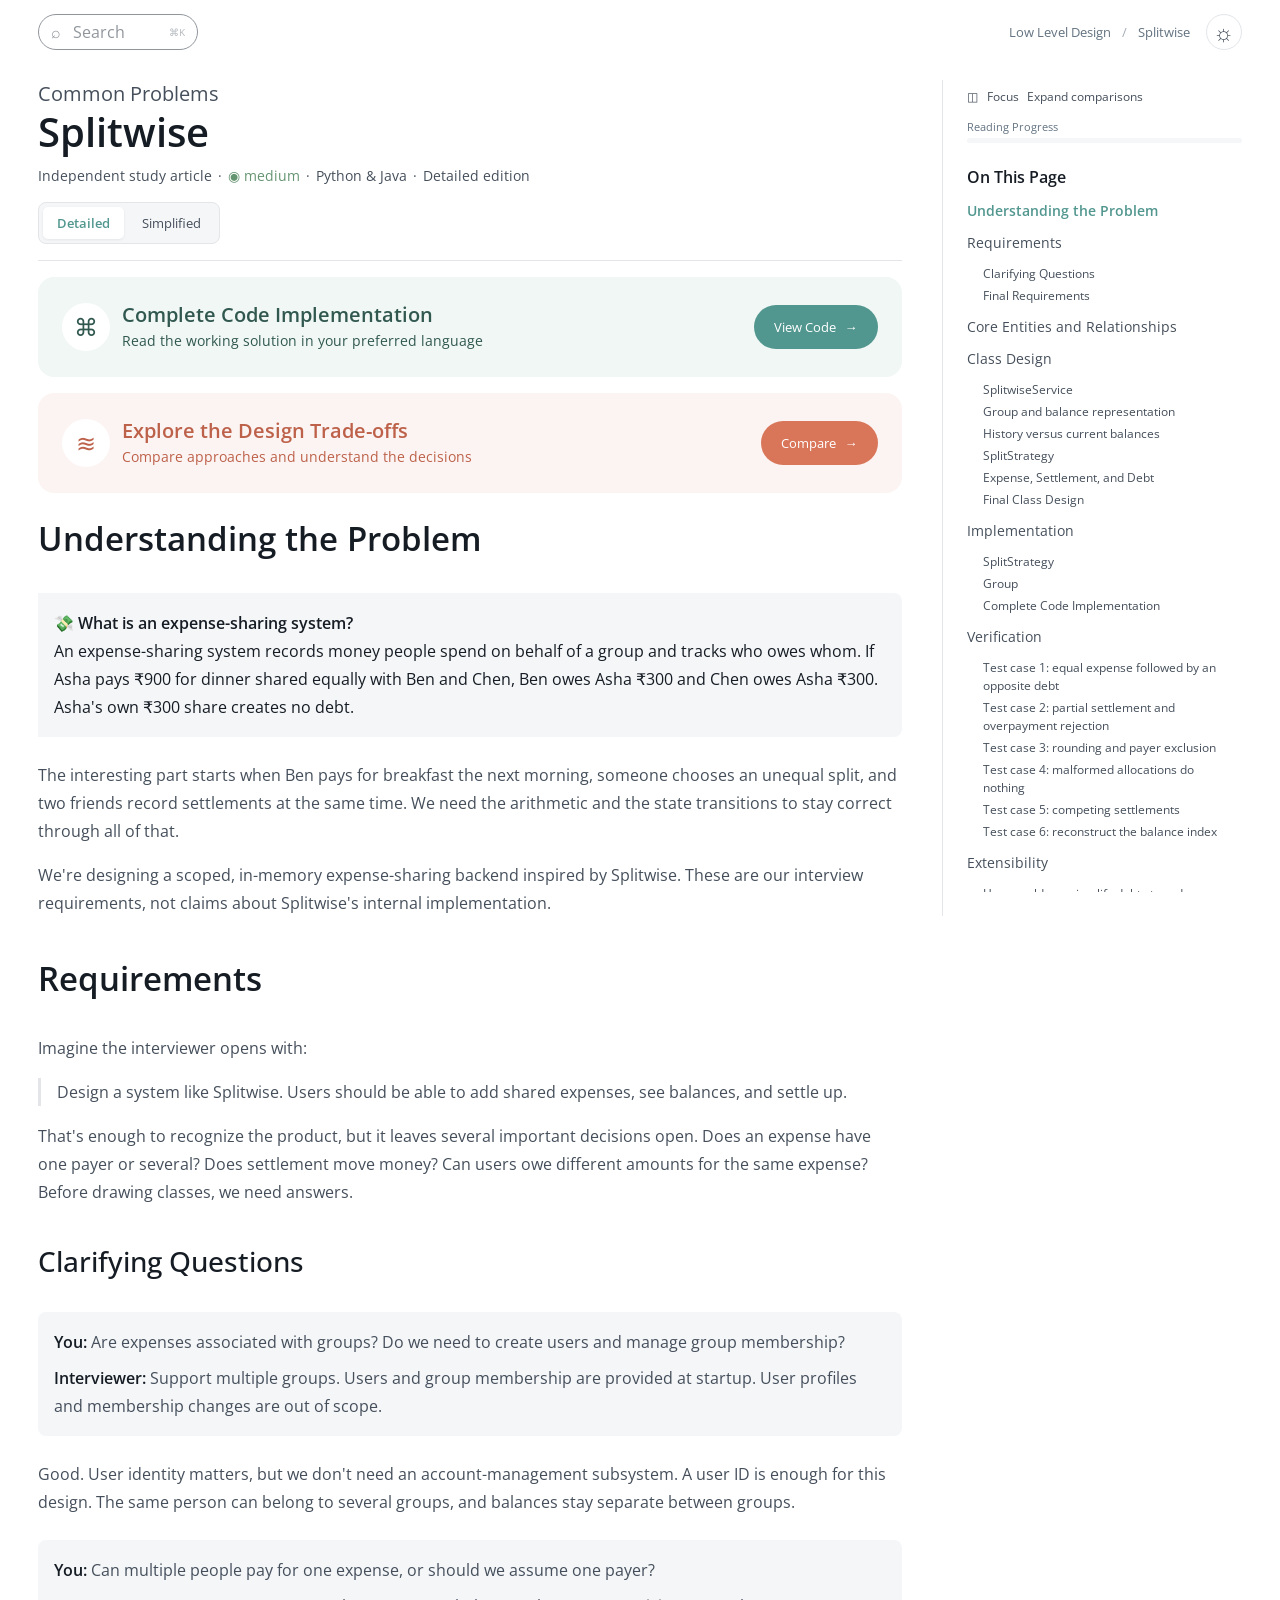
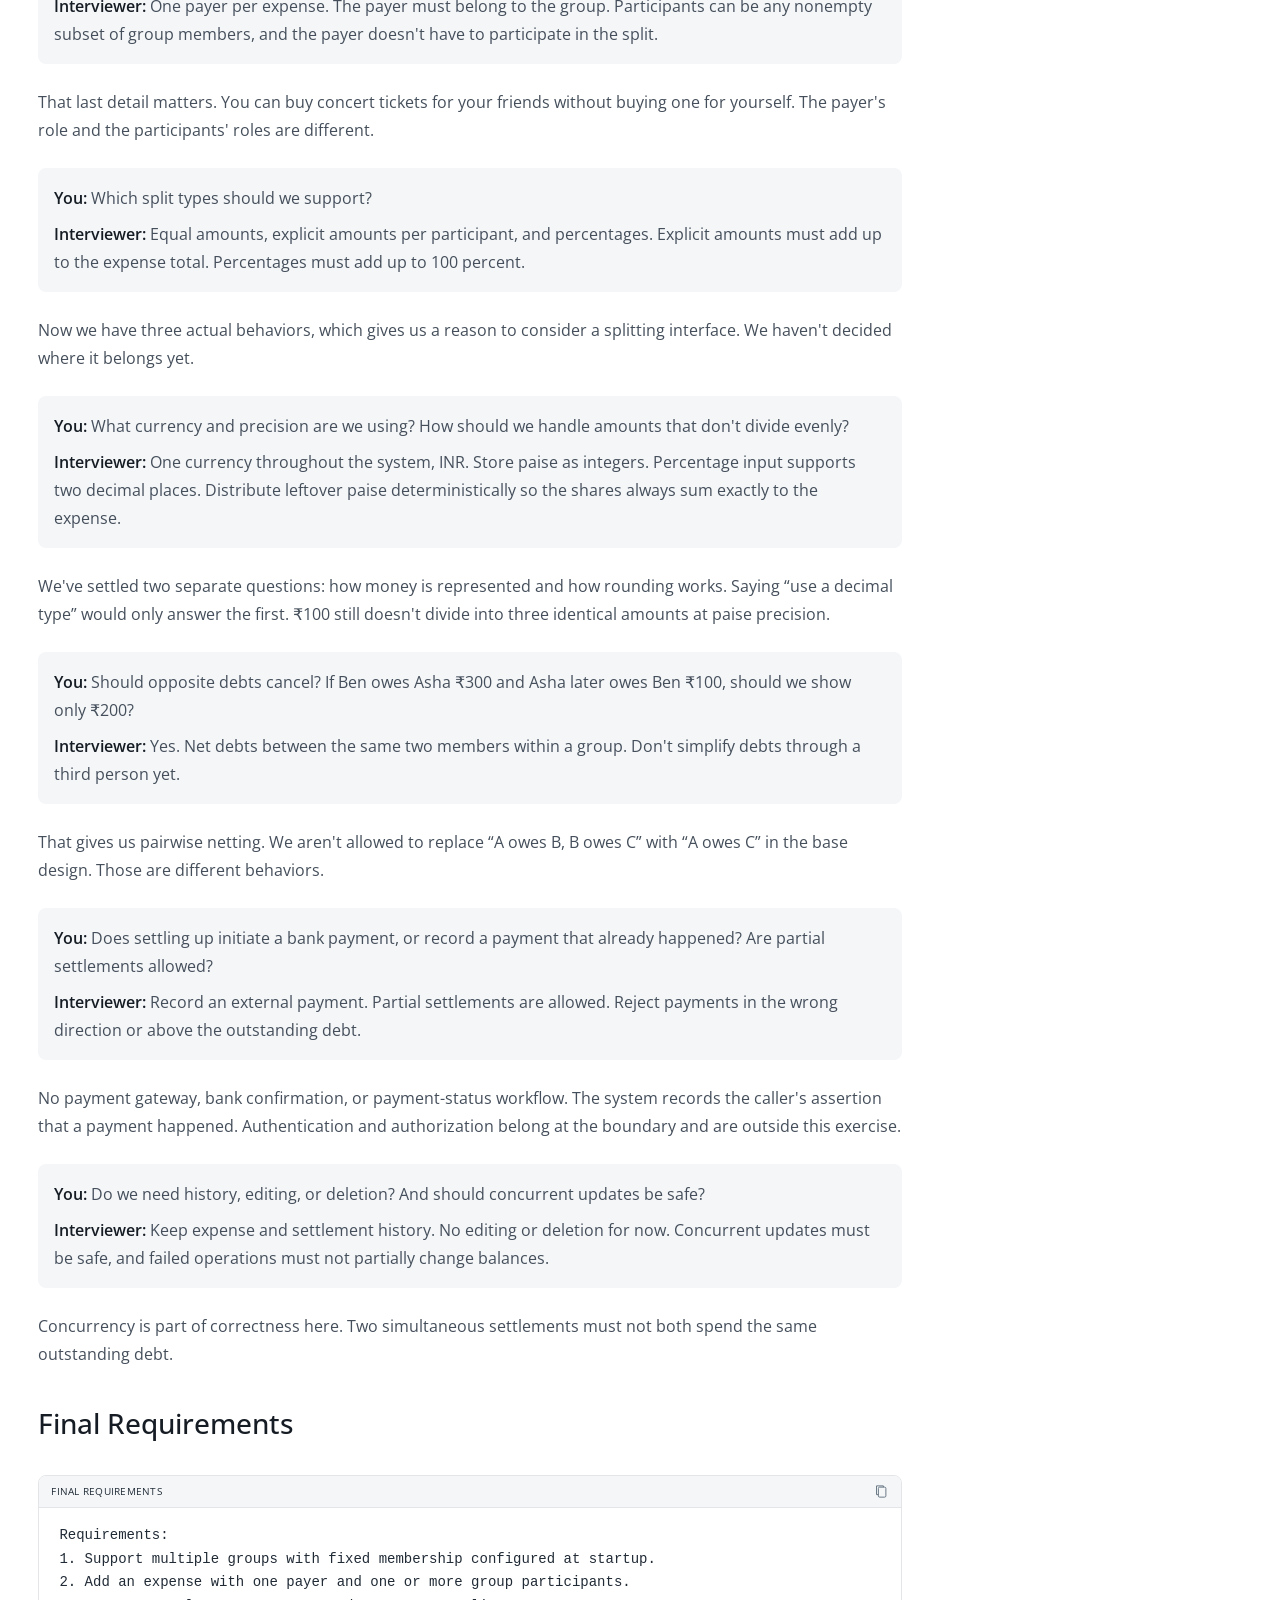
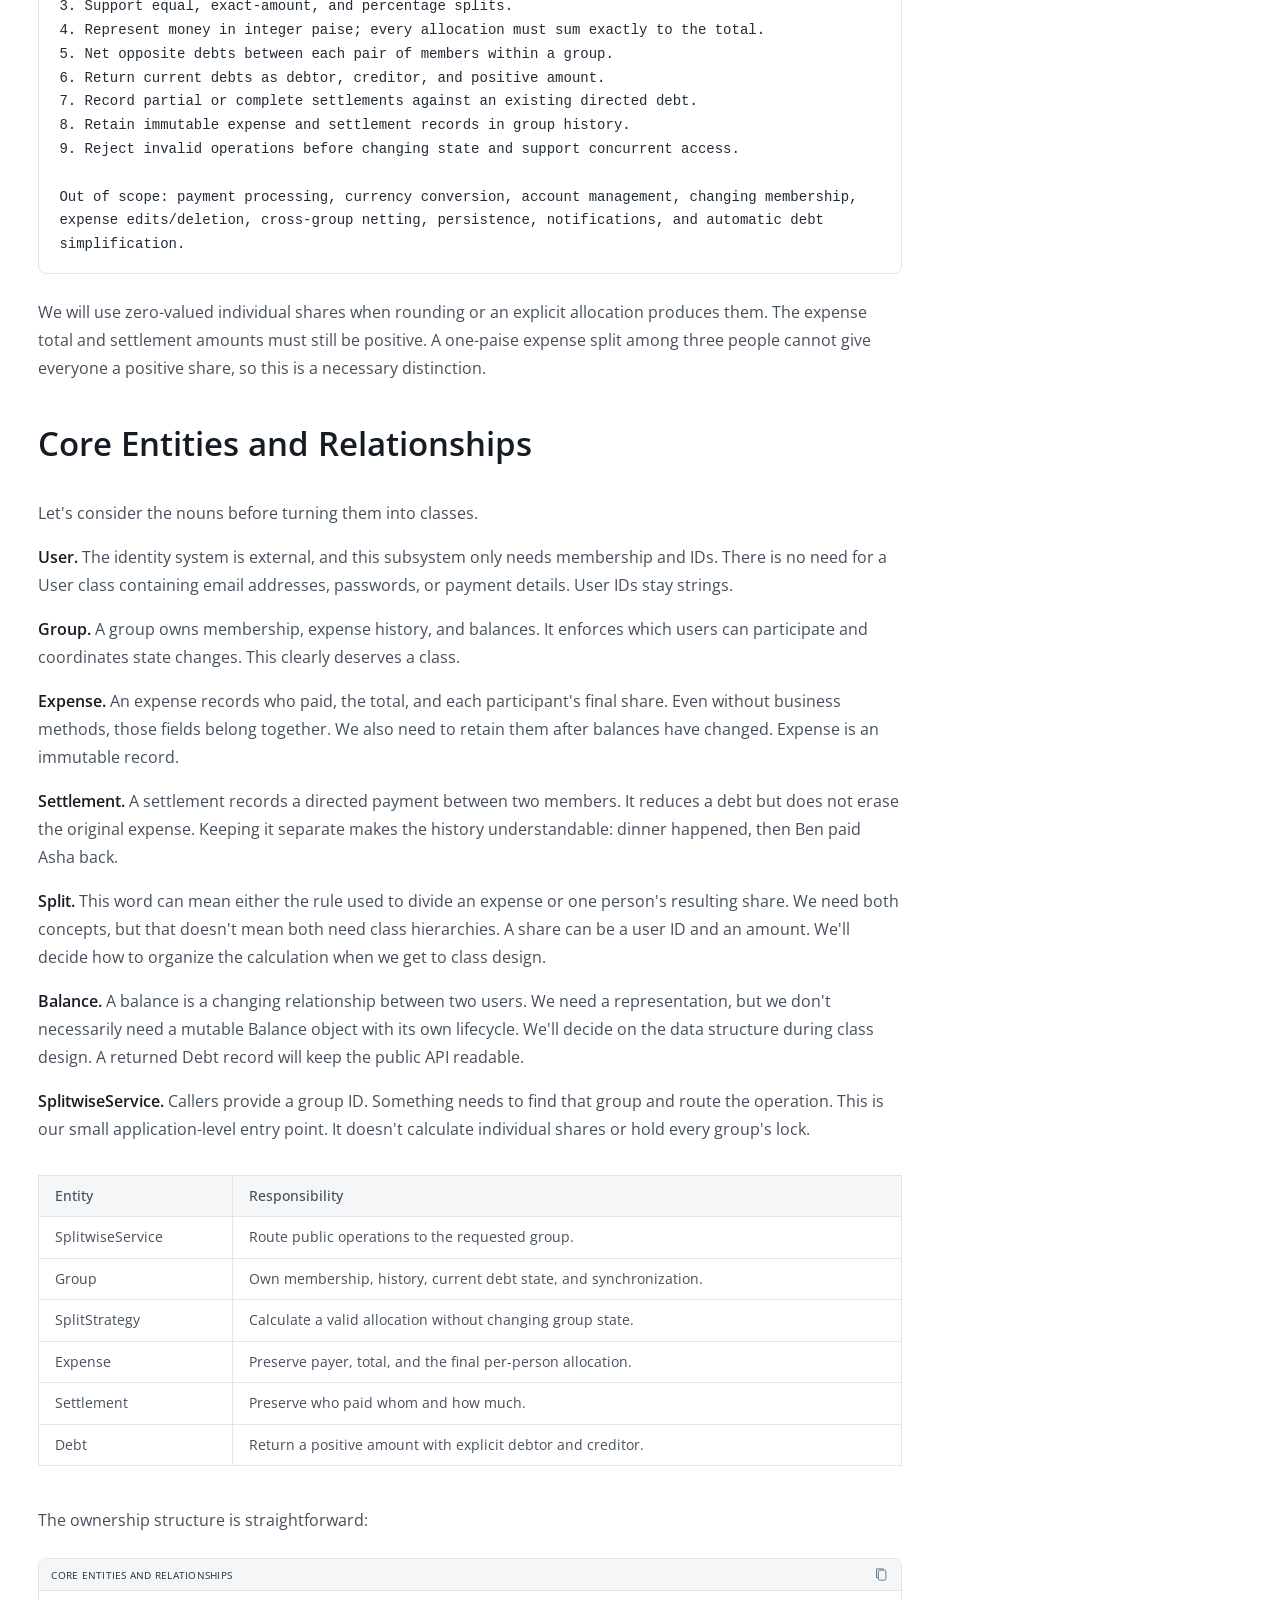
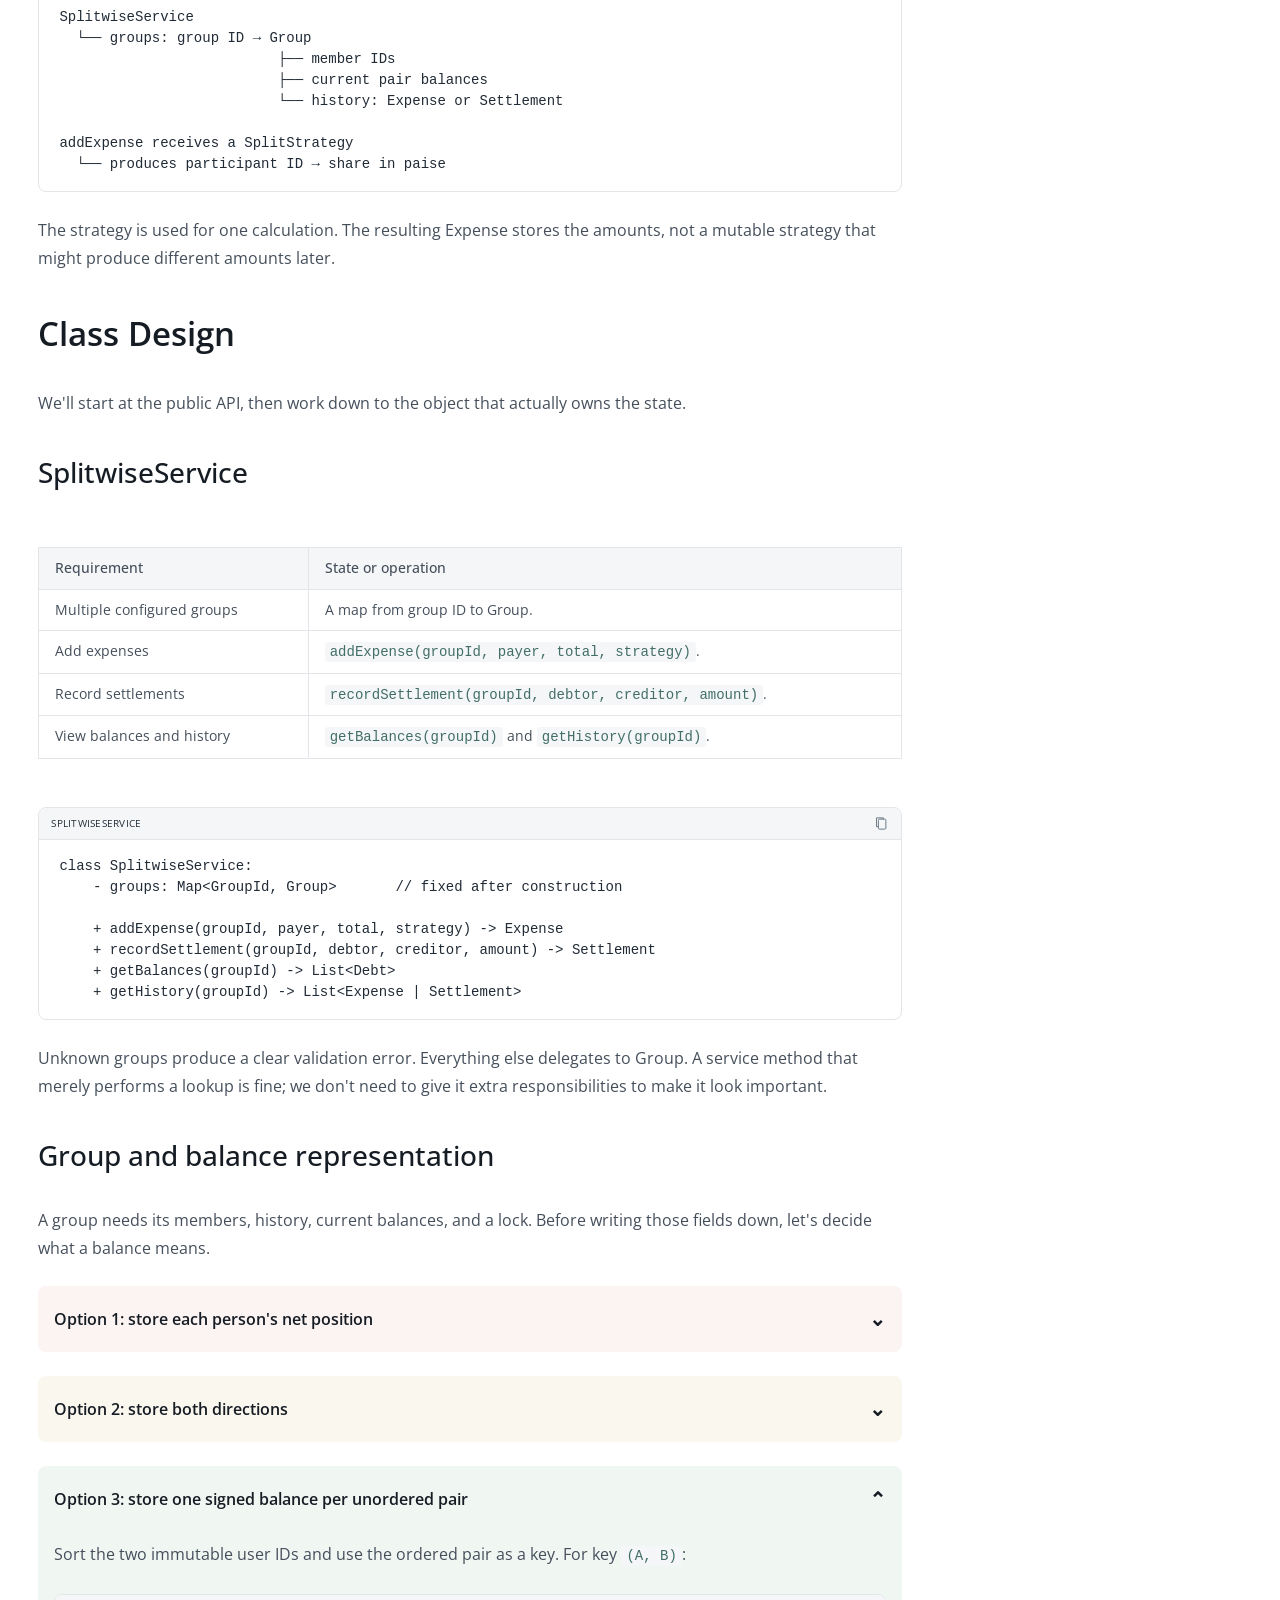
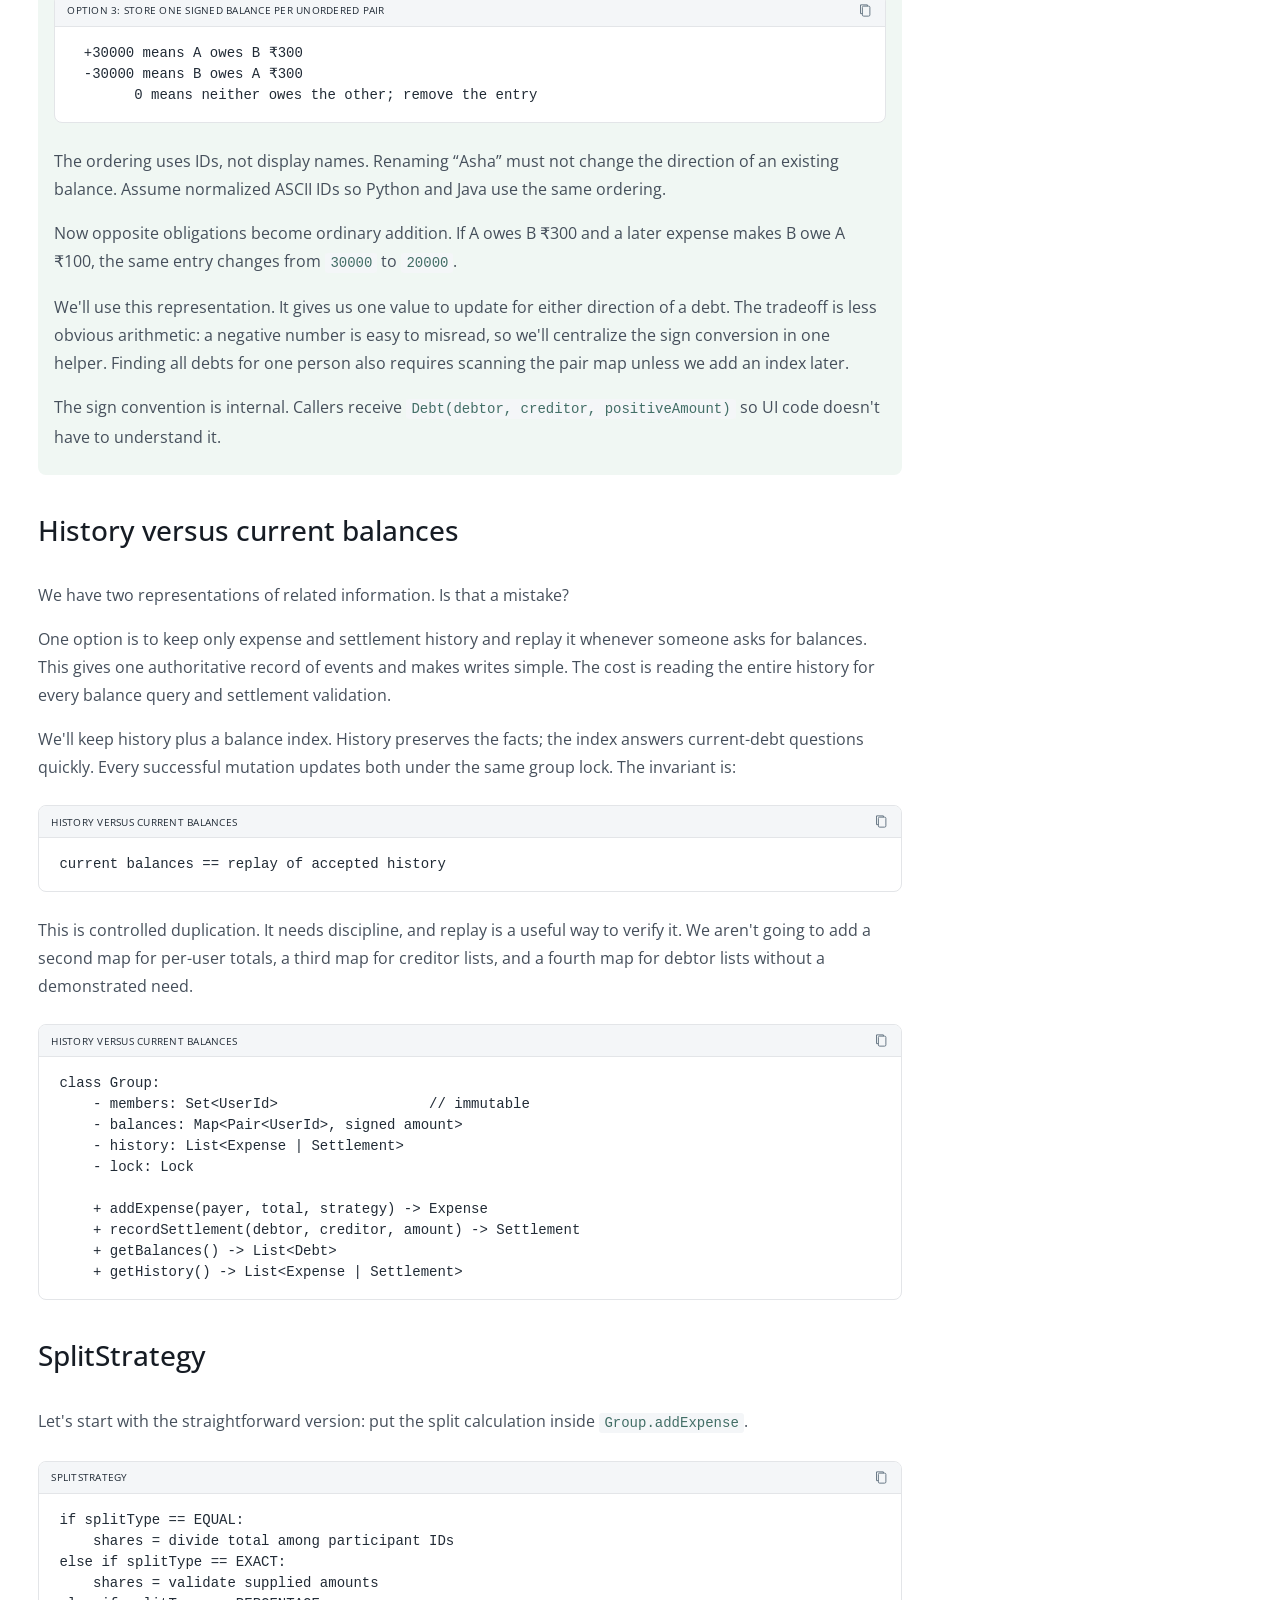
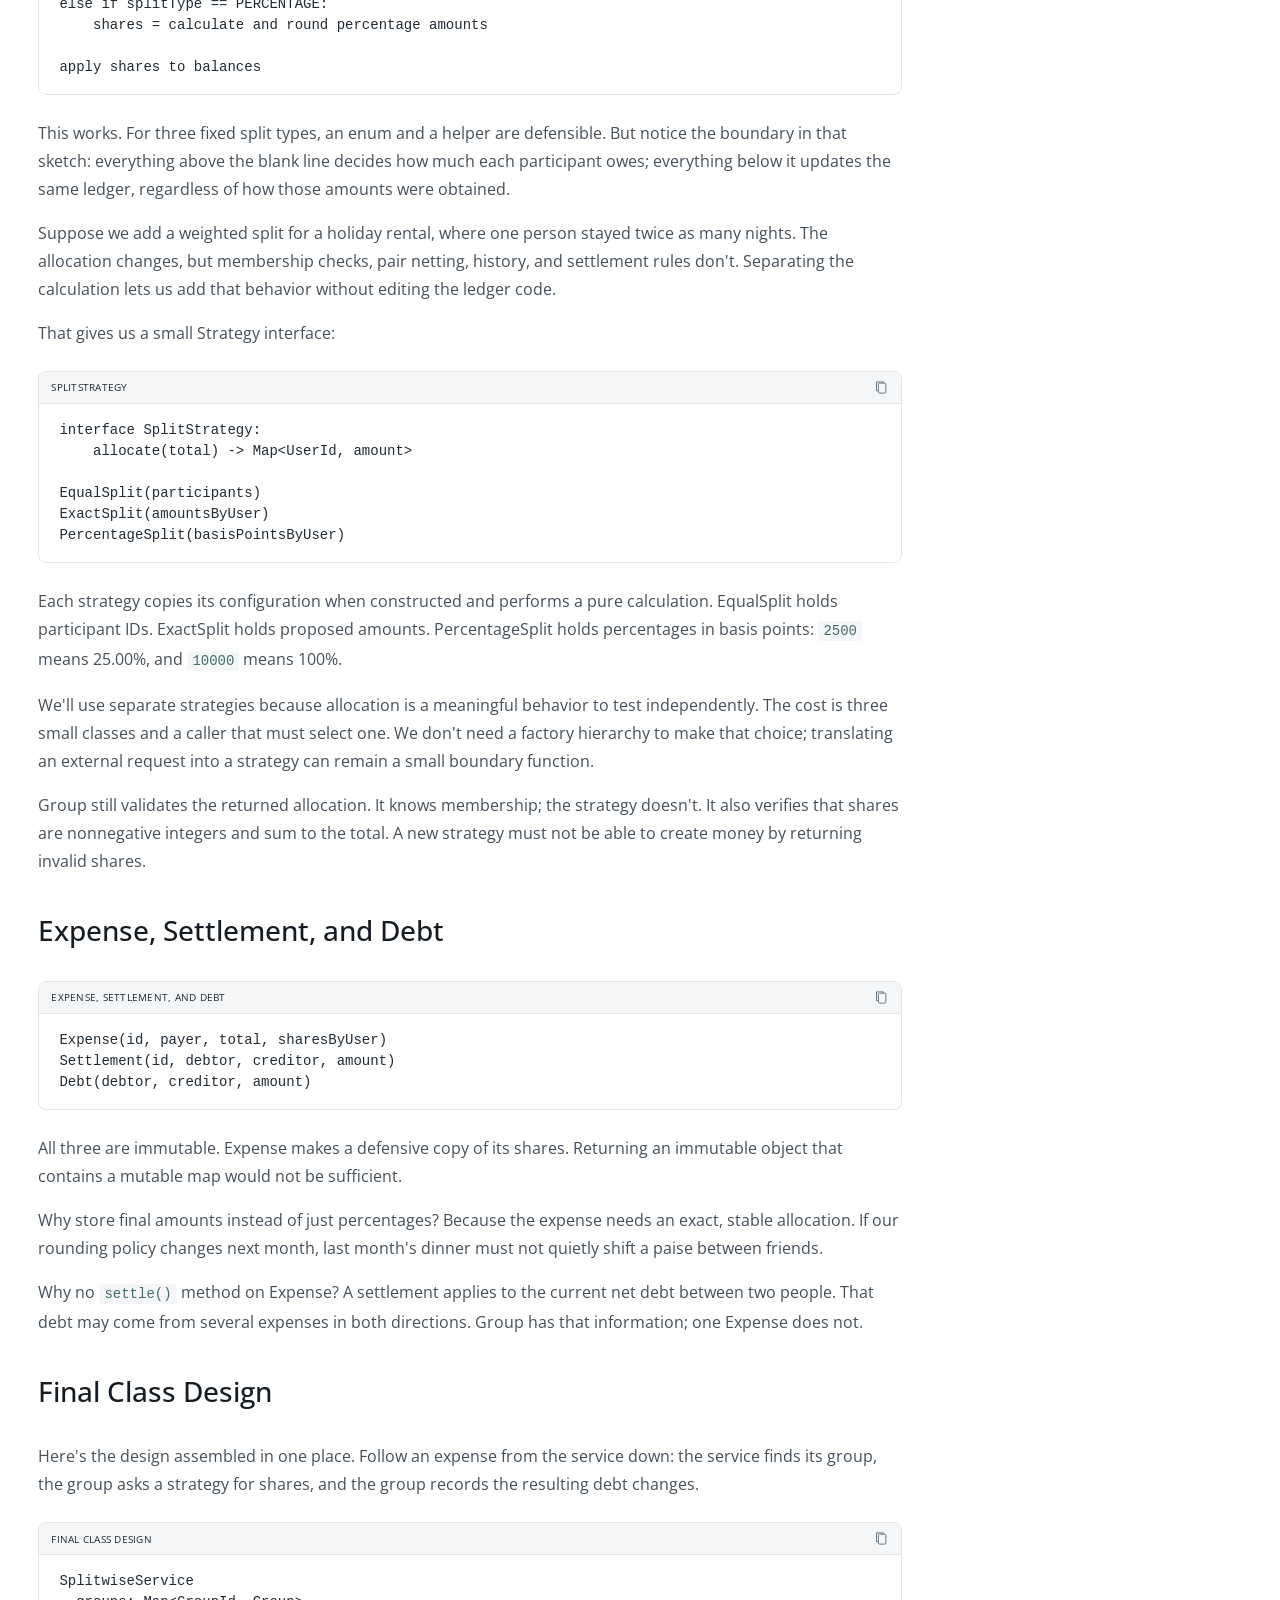
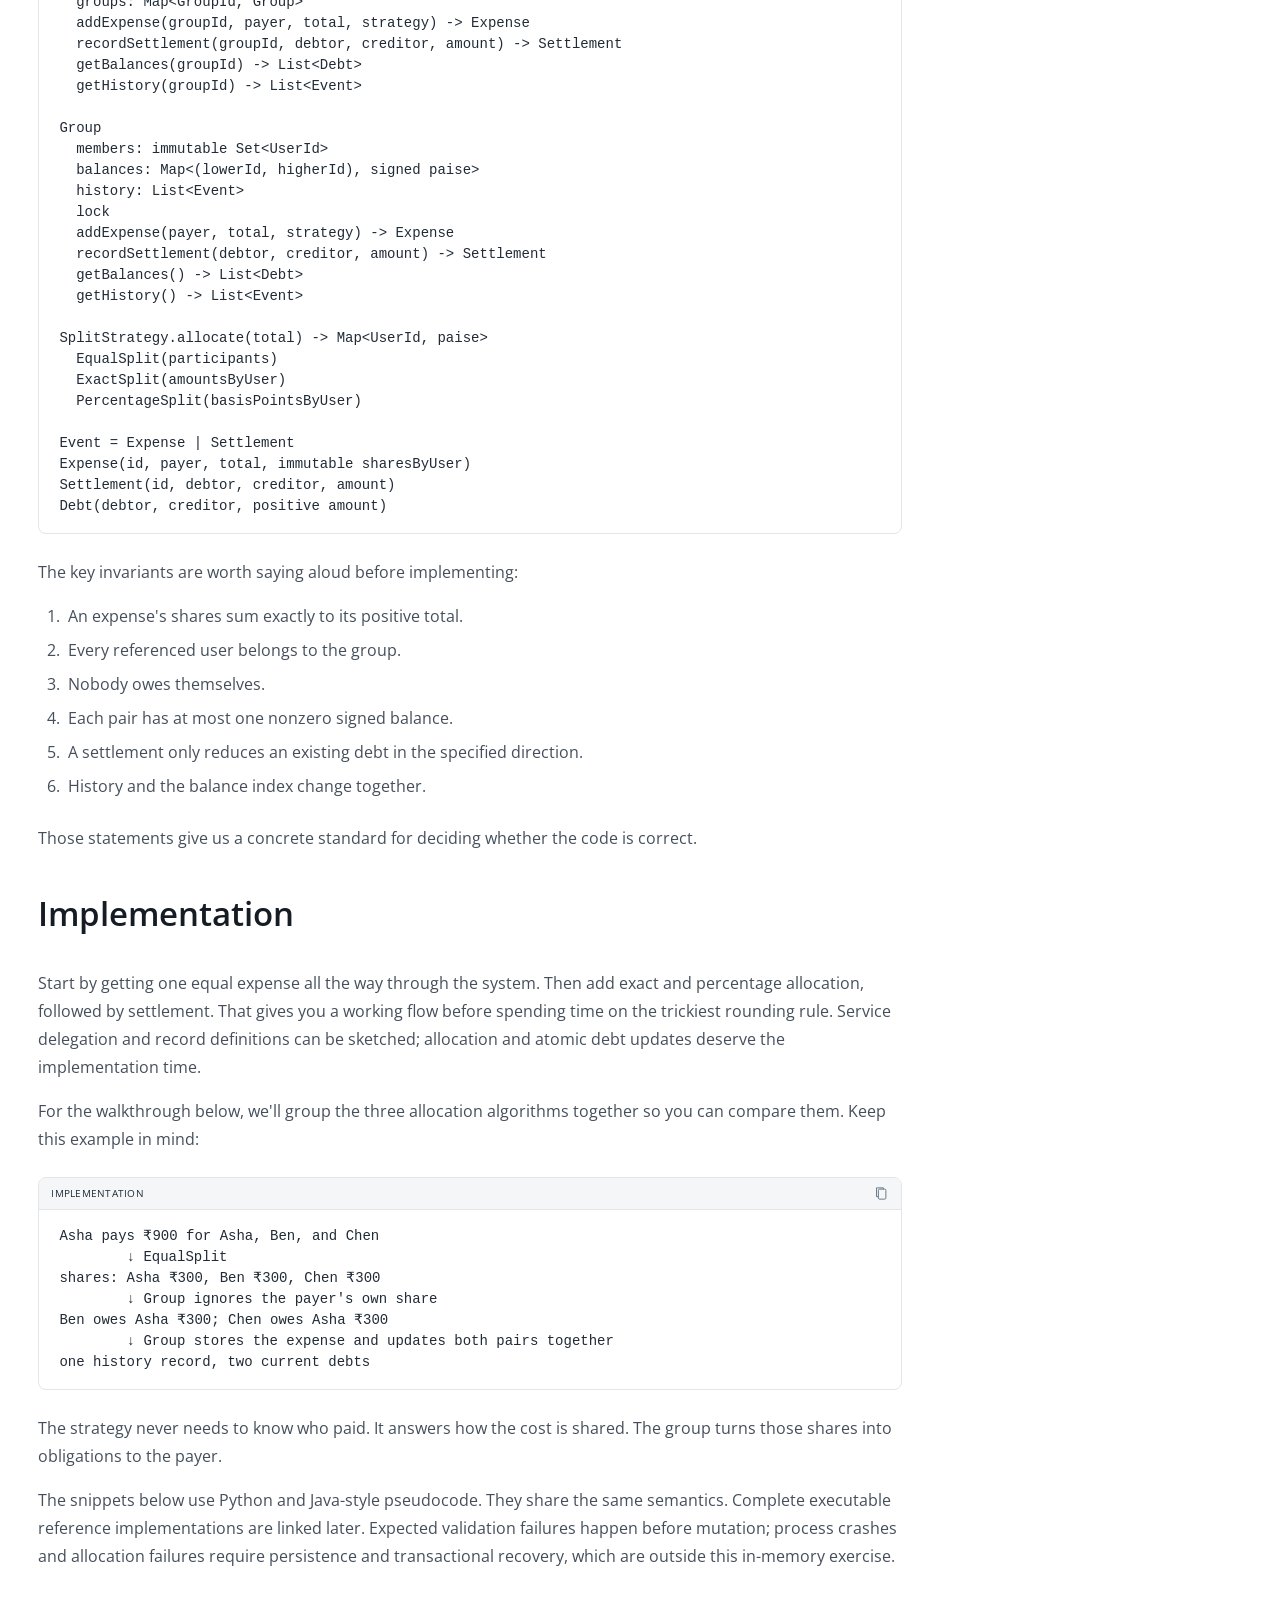
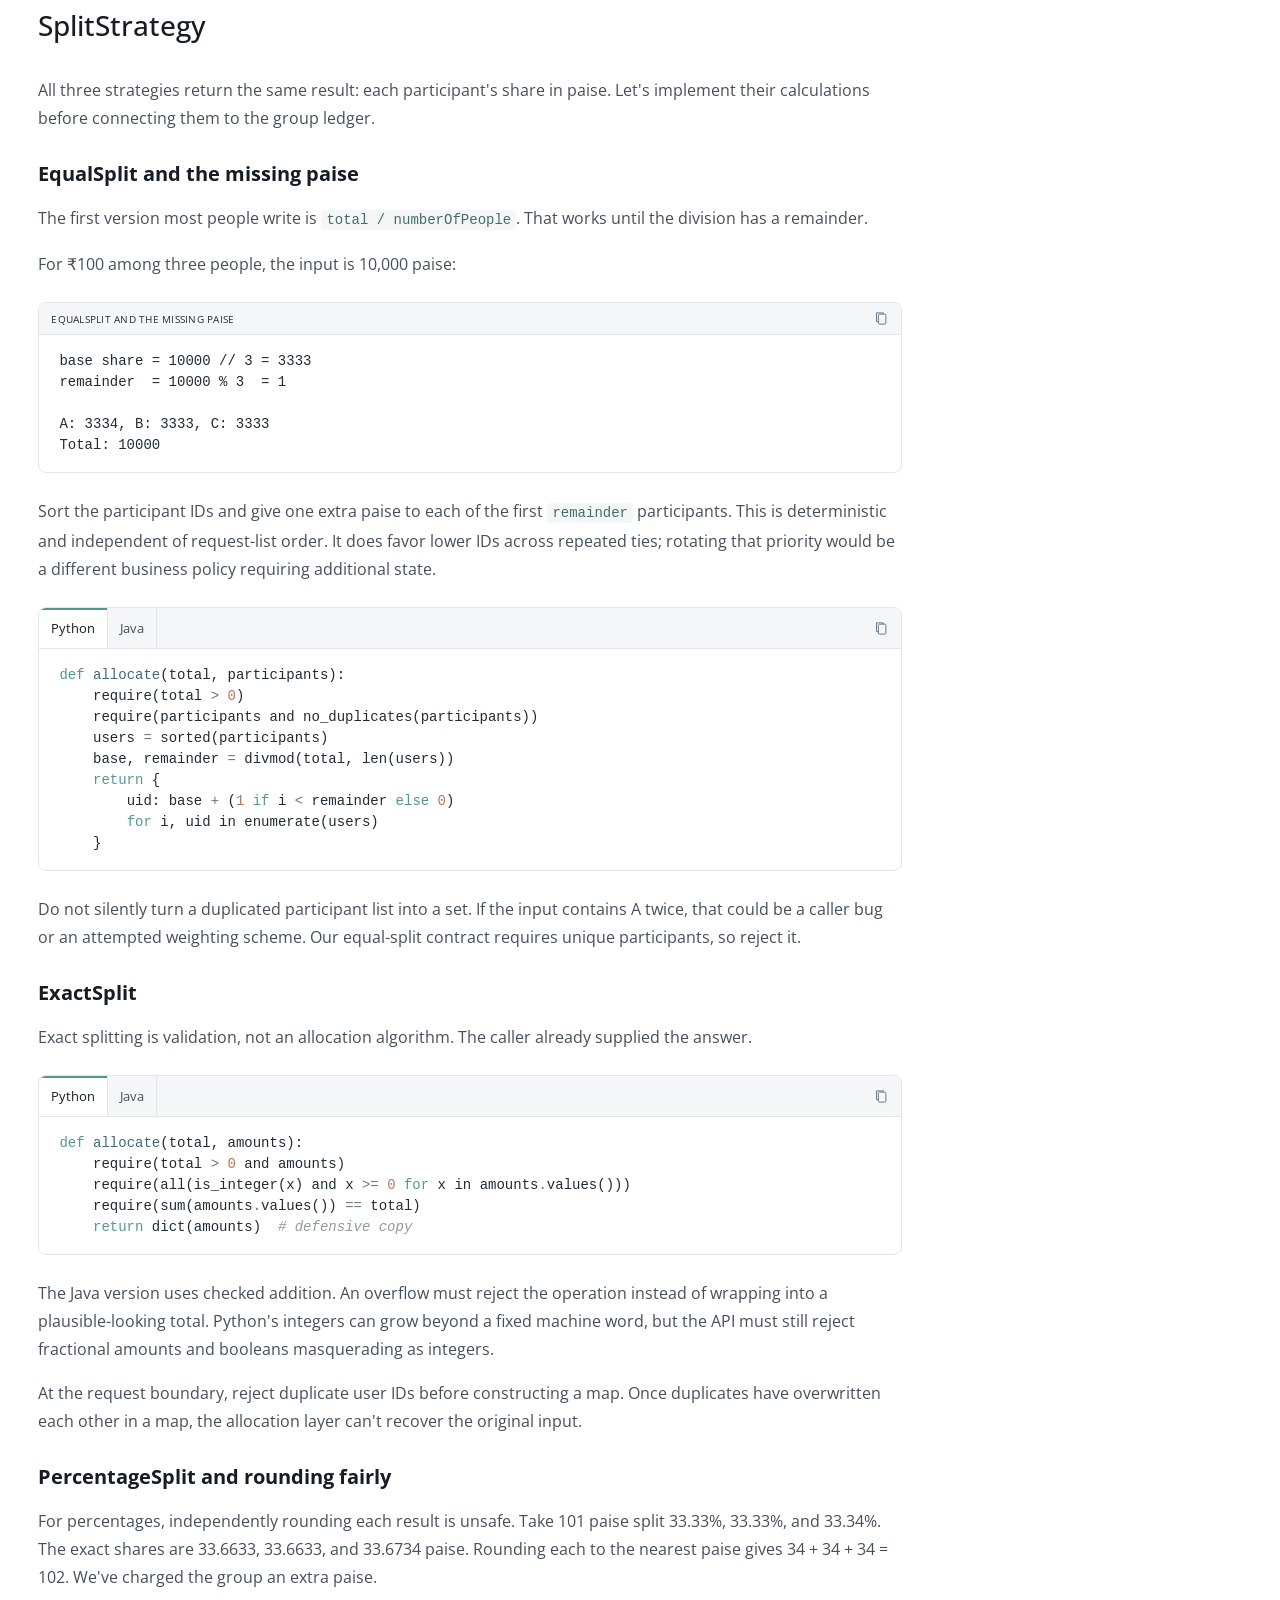
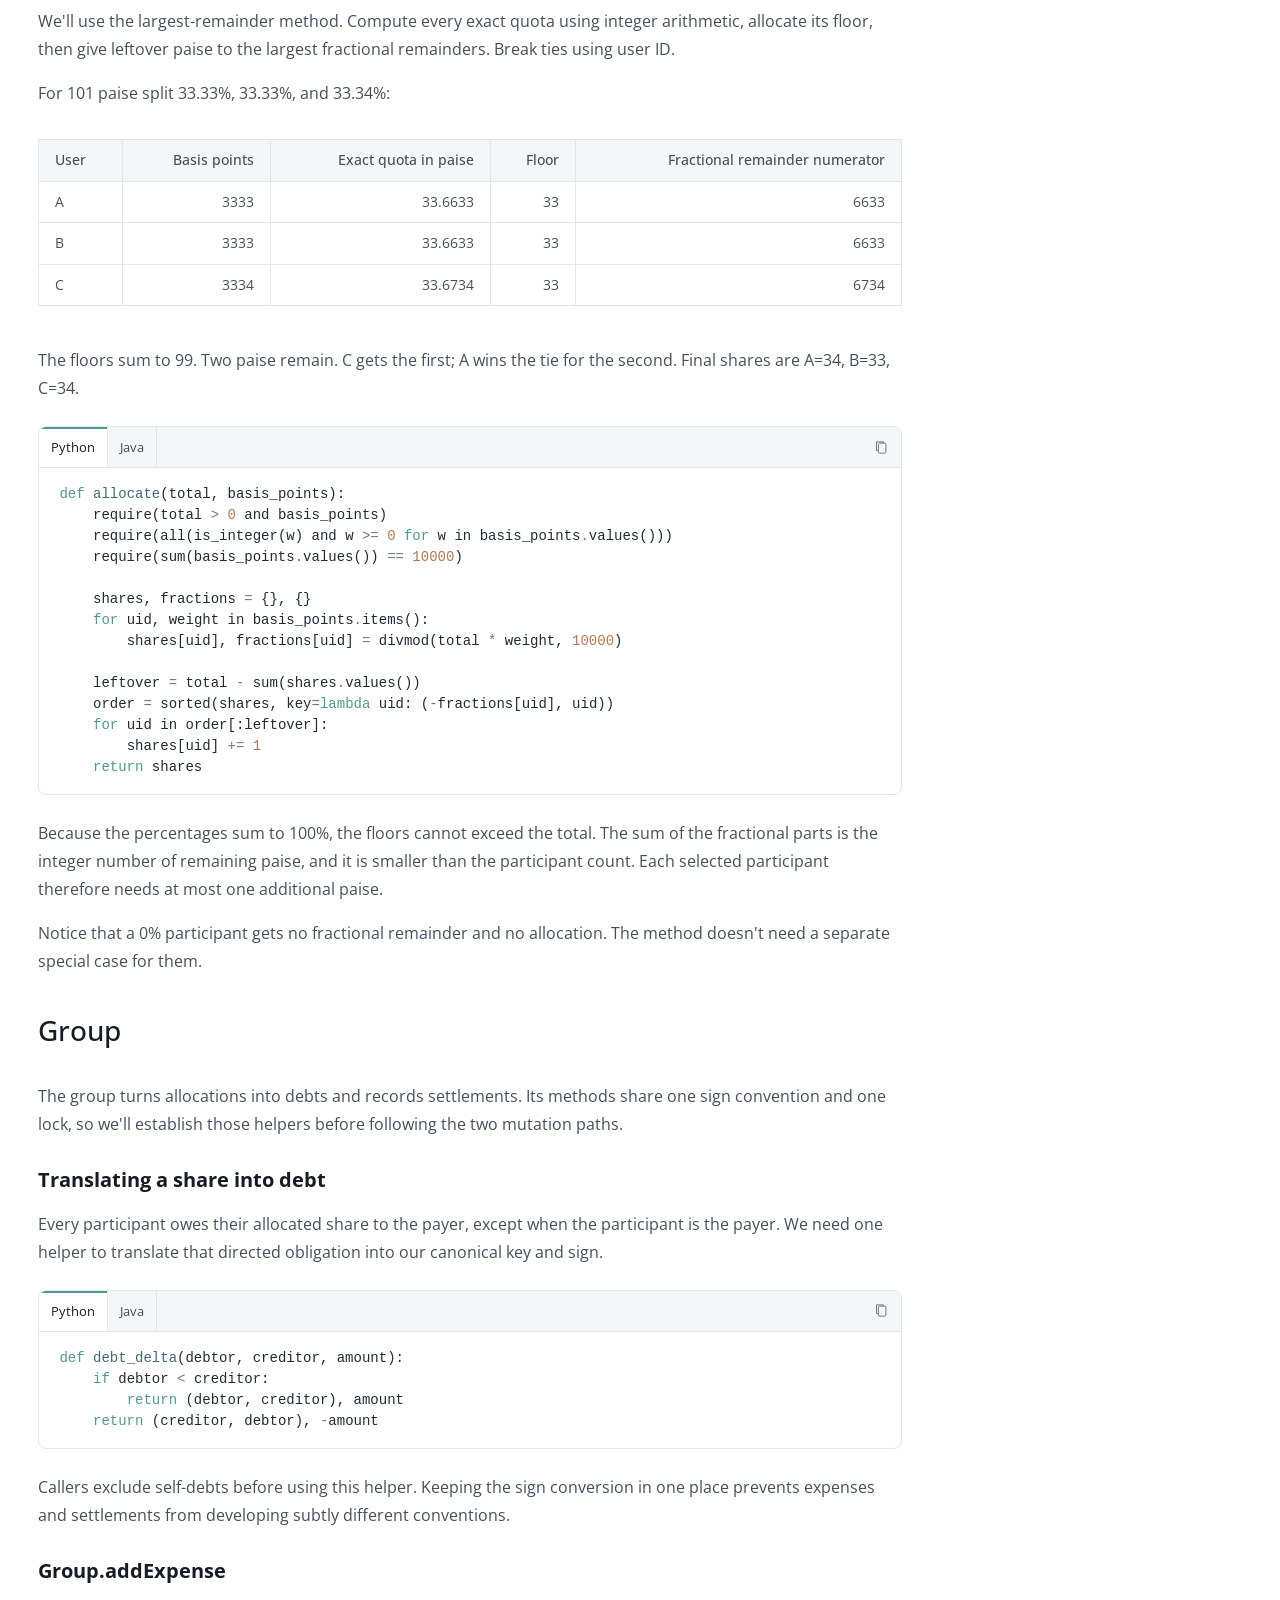
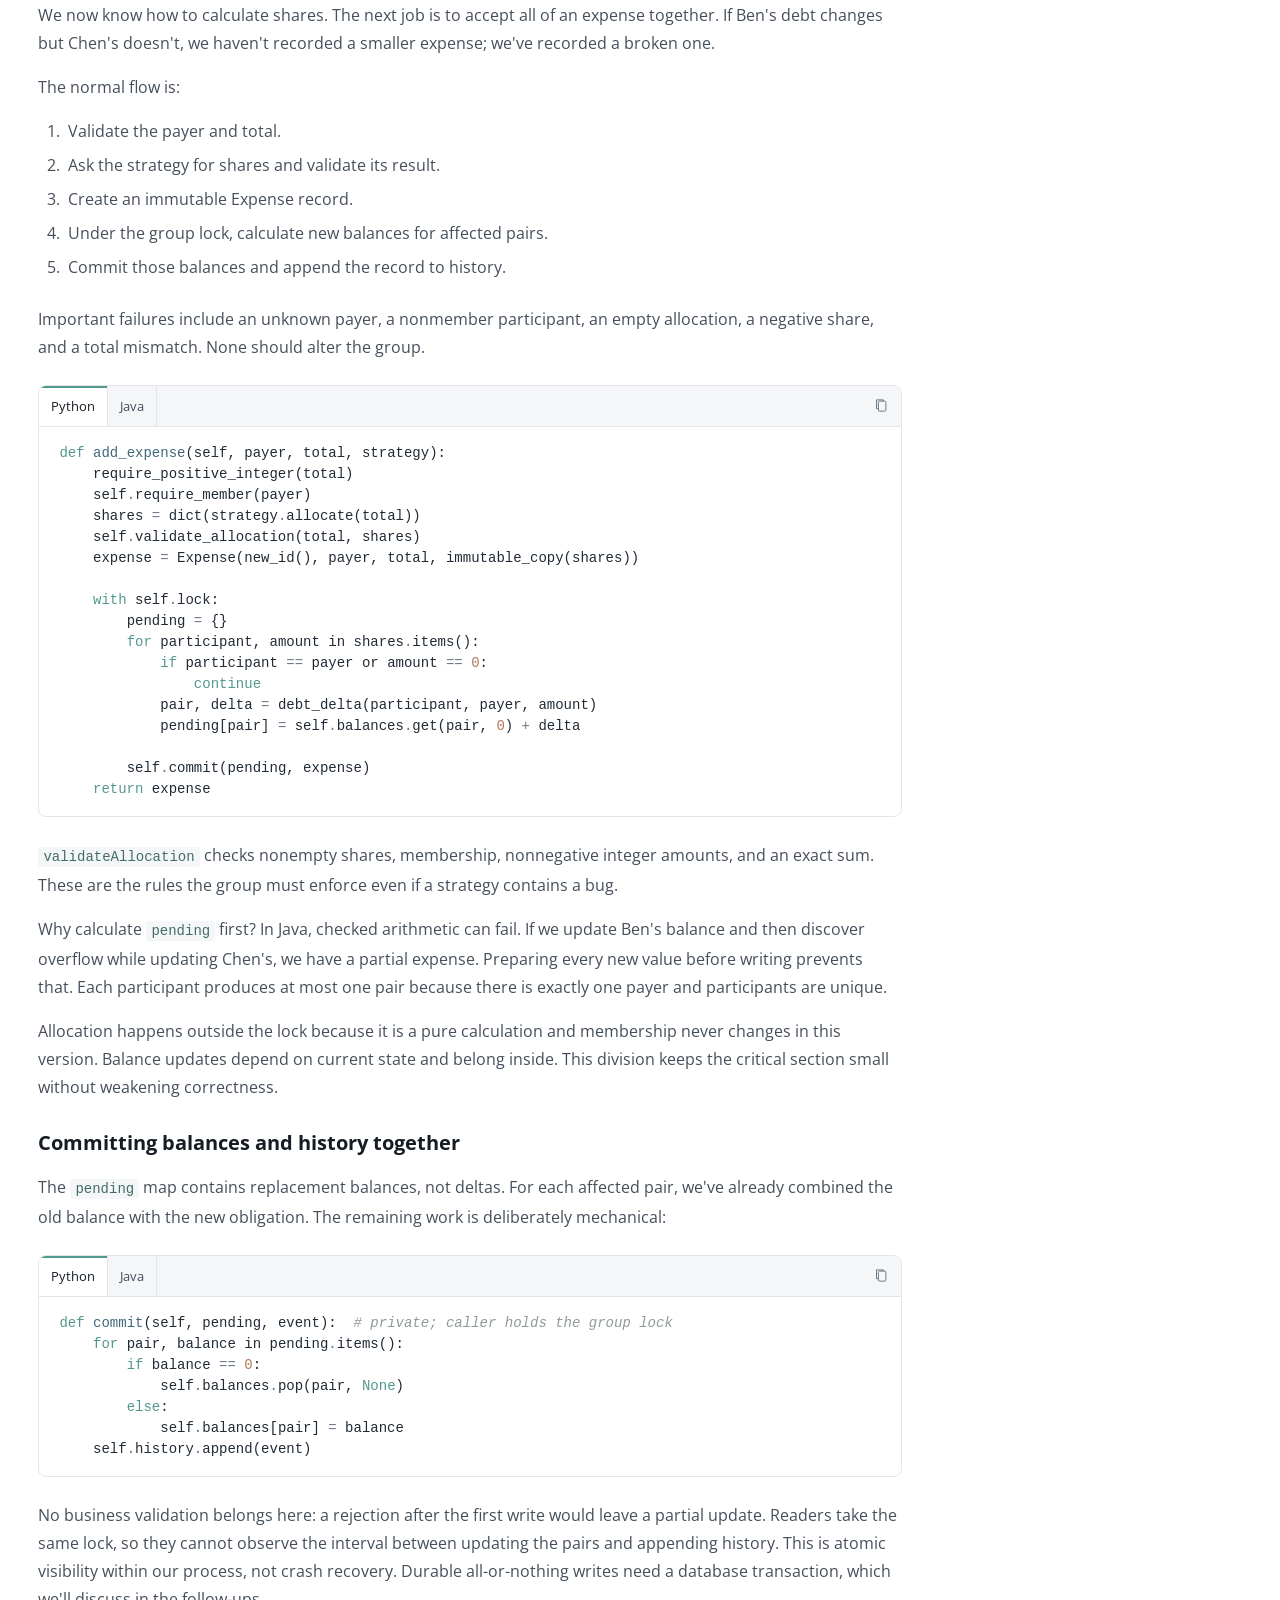
==== index.html @ d15b8c8d "Publish Splitwise low-level design articles" ====
<!doctype html><html lang="en"><head><meta charset="utf-8"><meta name="viewport" content="width=device-width,initial-scale=1"><meta http-equiv="refresh" content="0;url=splitwise/"><title>Low Level Design by Yash Pandit</title></head><body><p><a href="splitwise/">Read the Splitwise low-level design article</a></p></body></html>
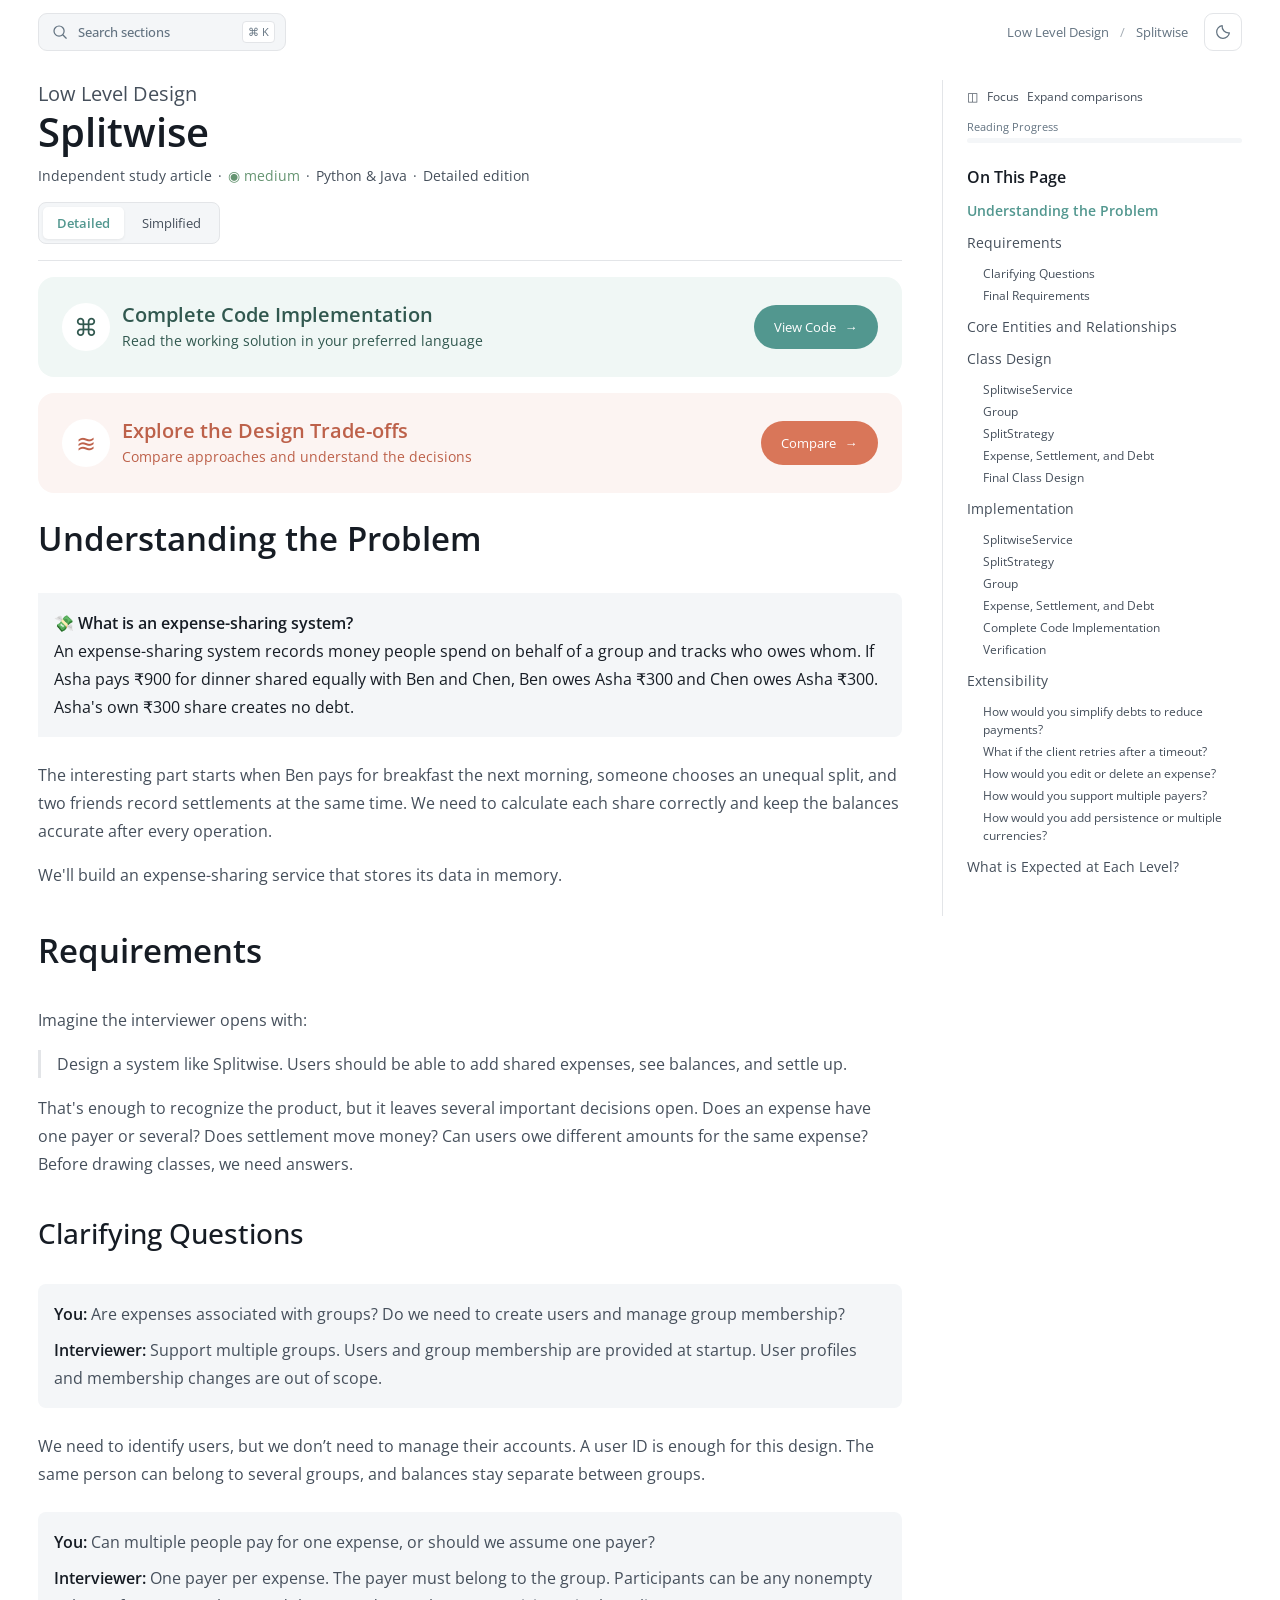
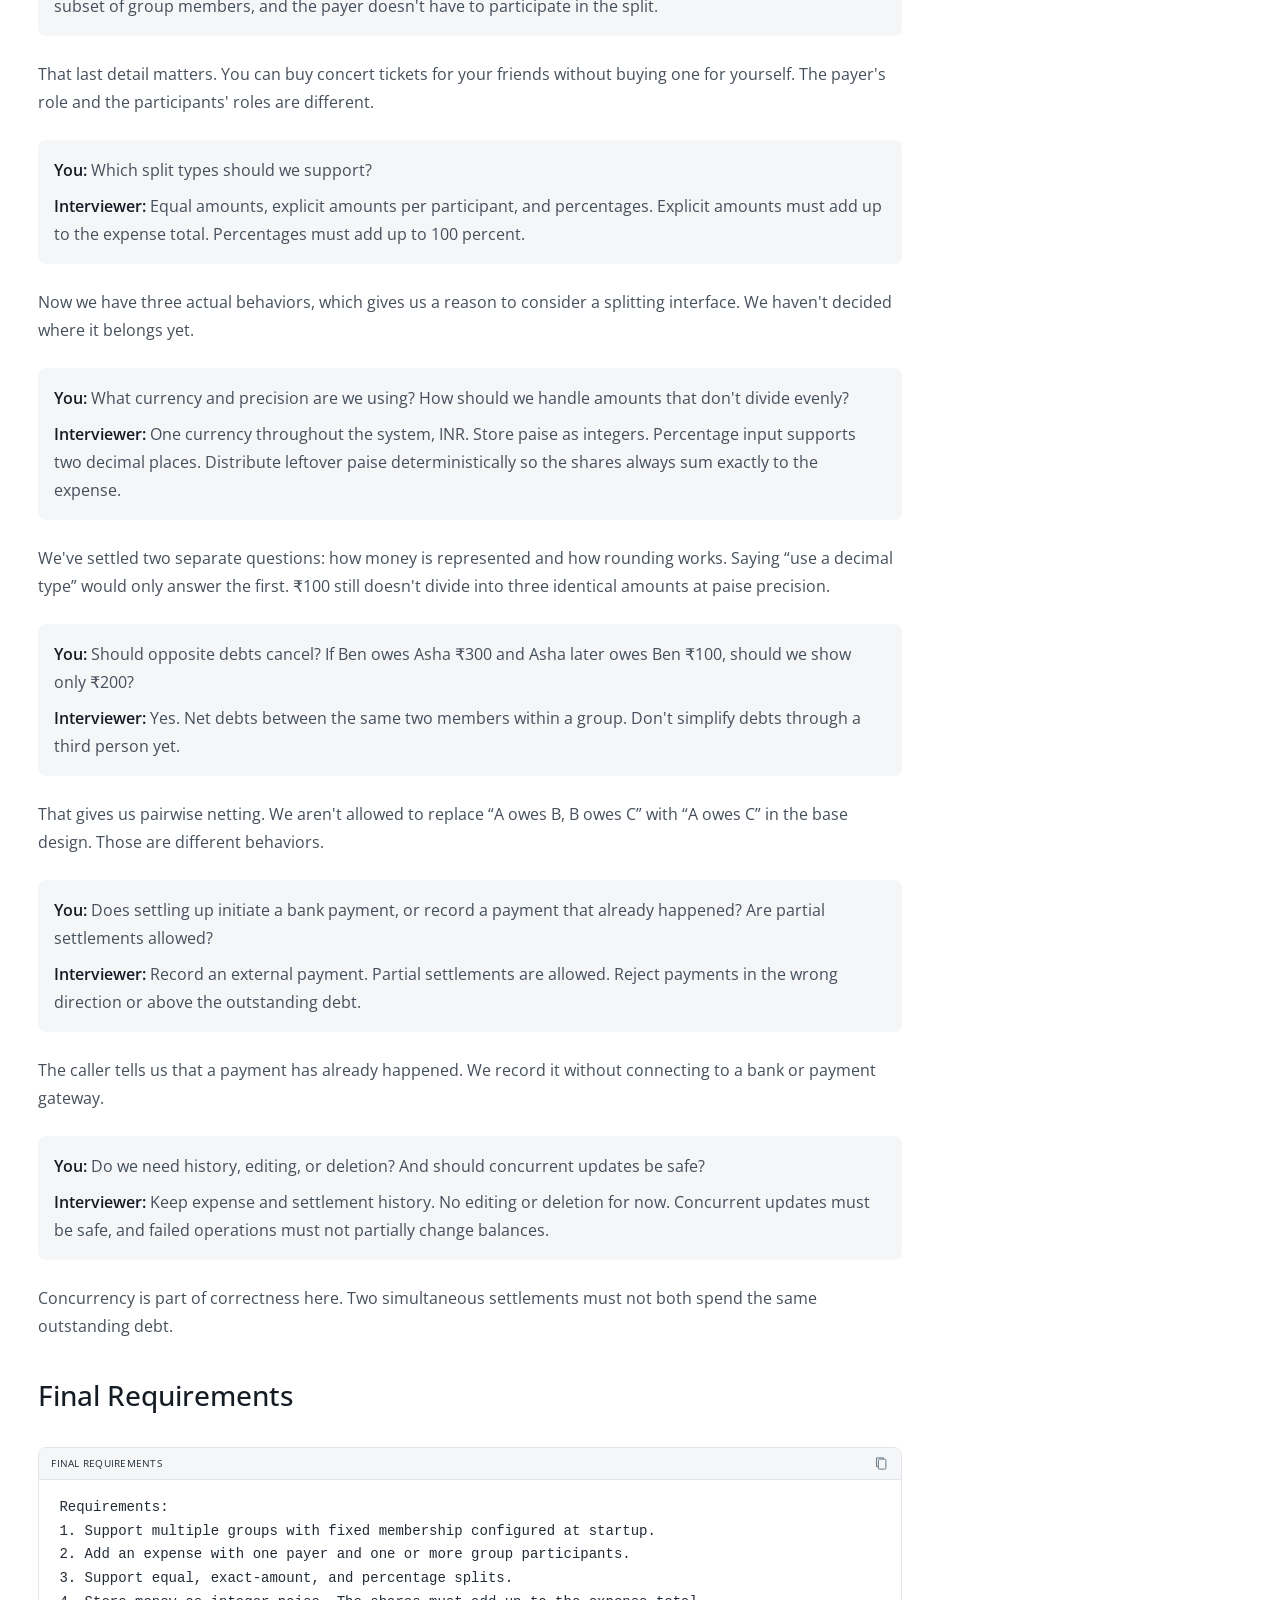
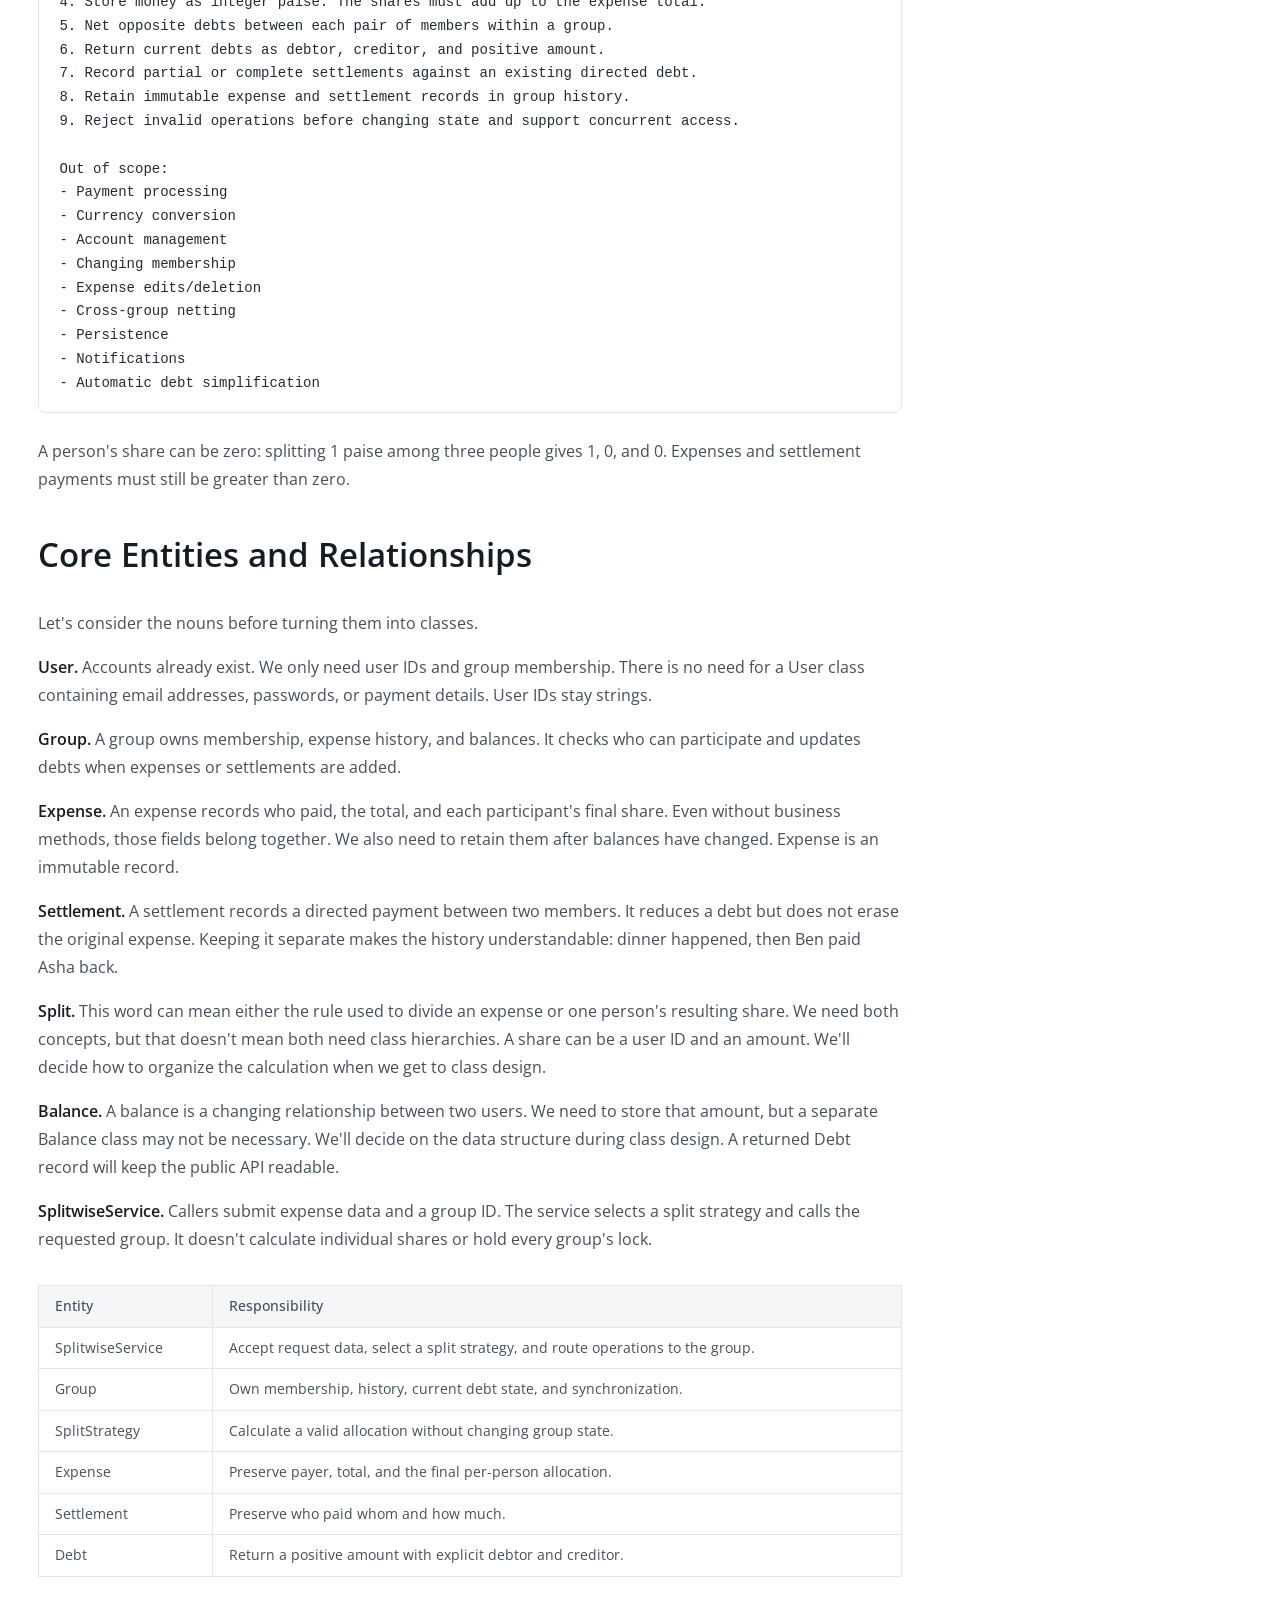
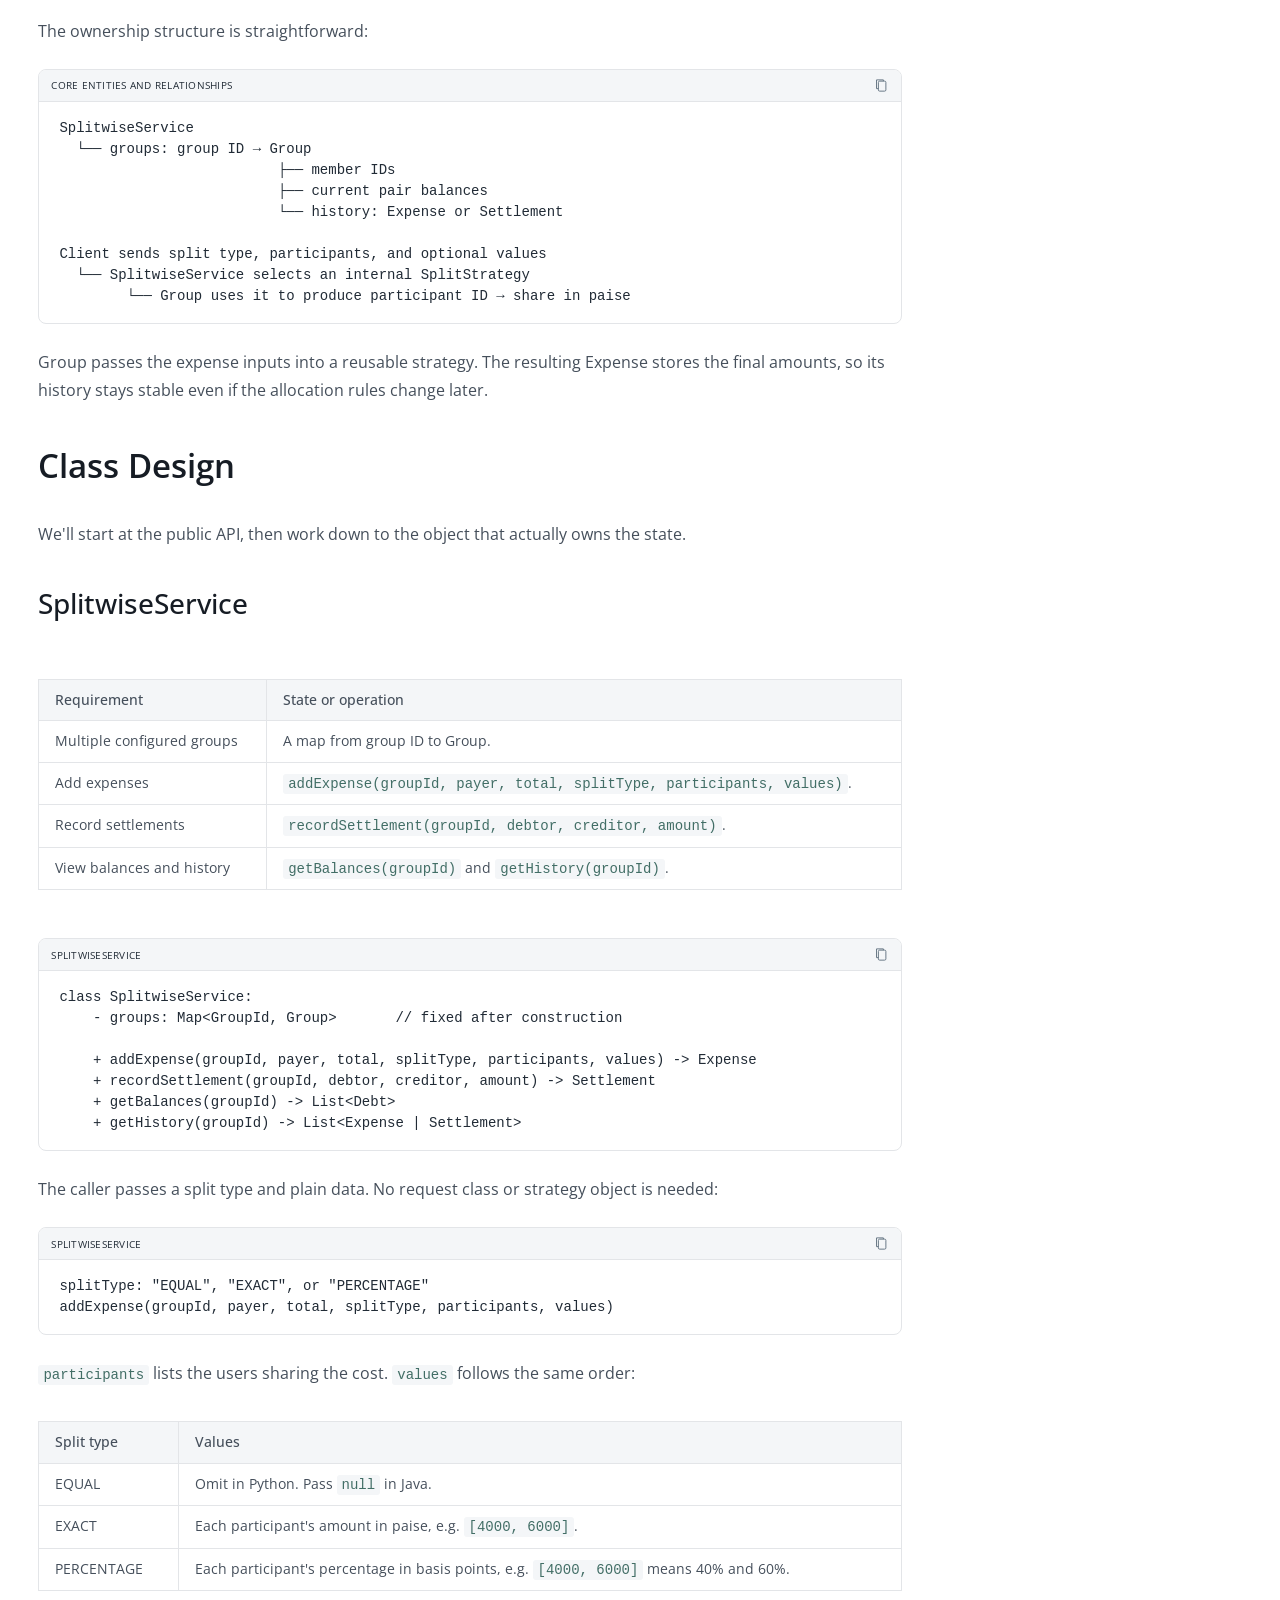
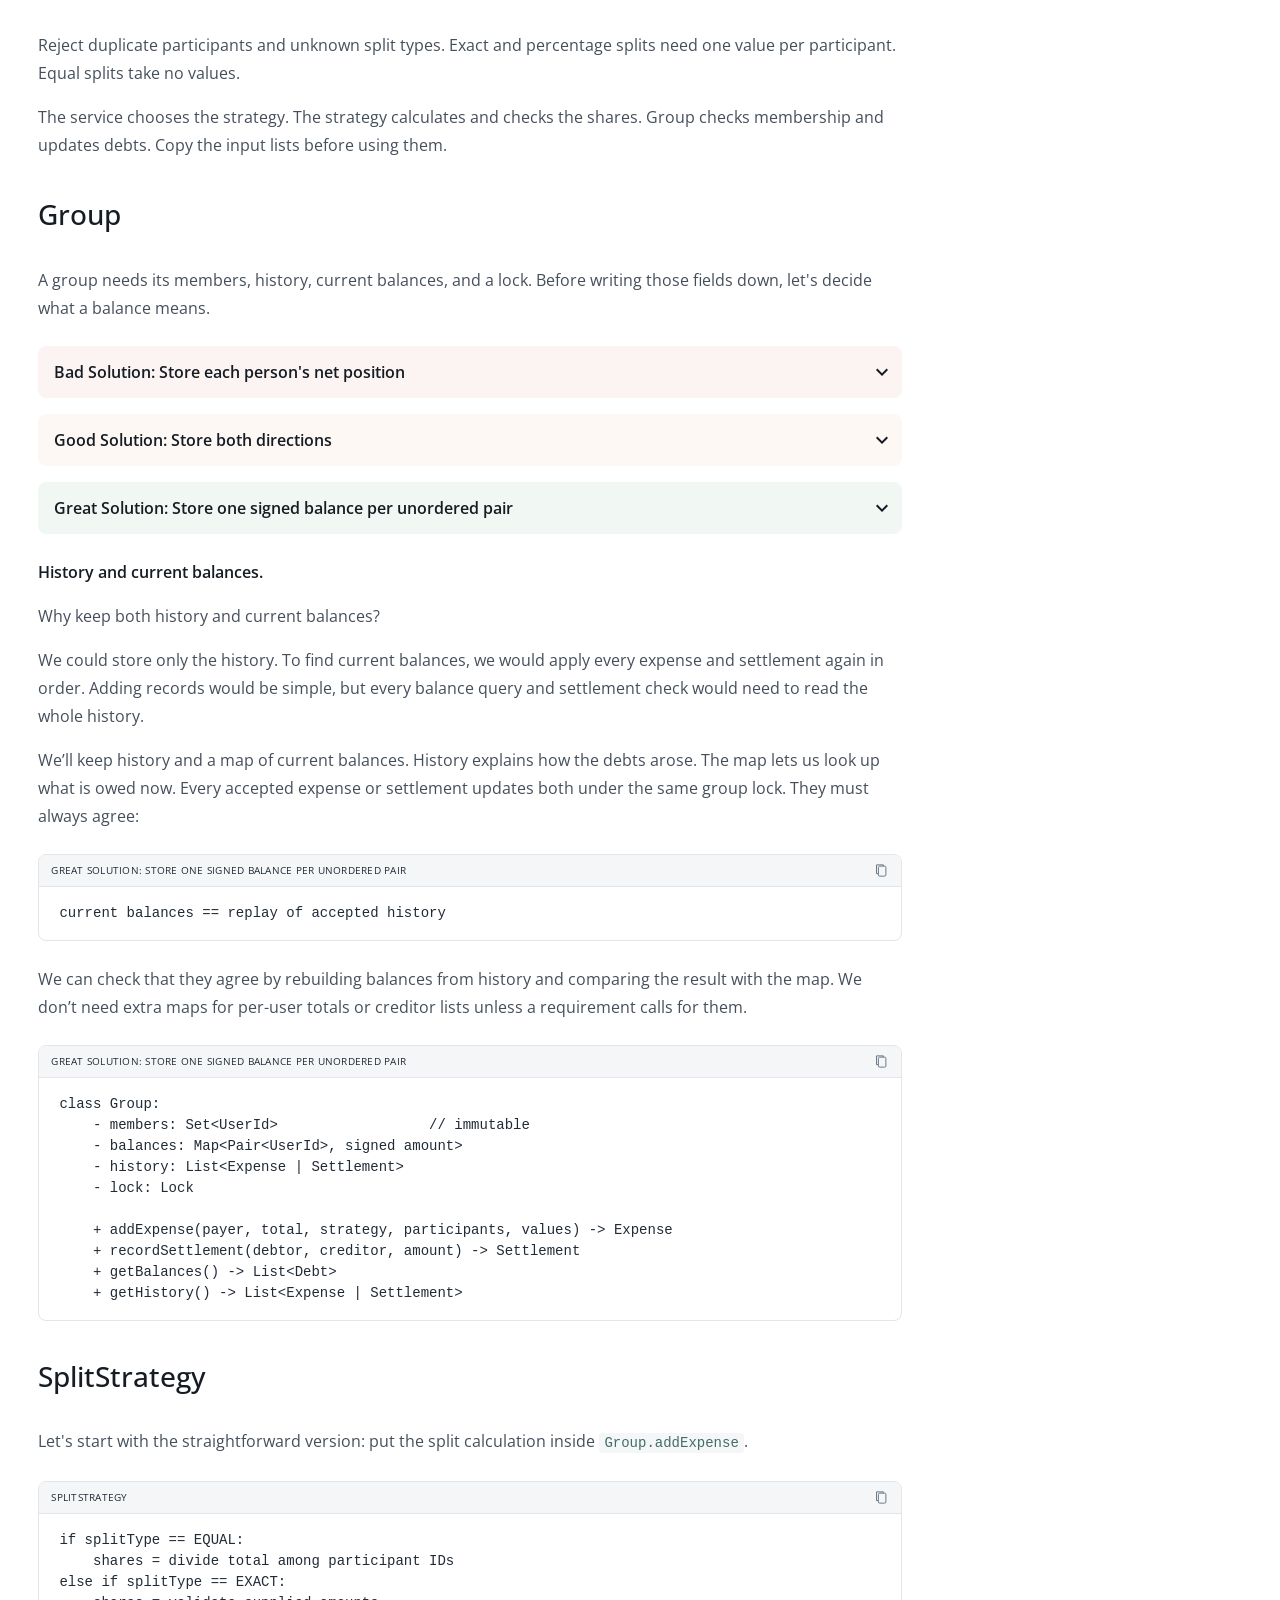
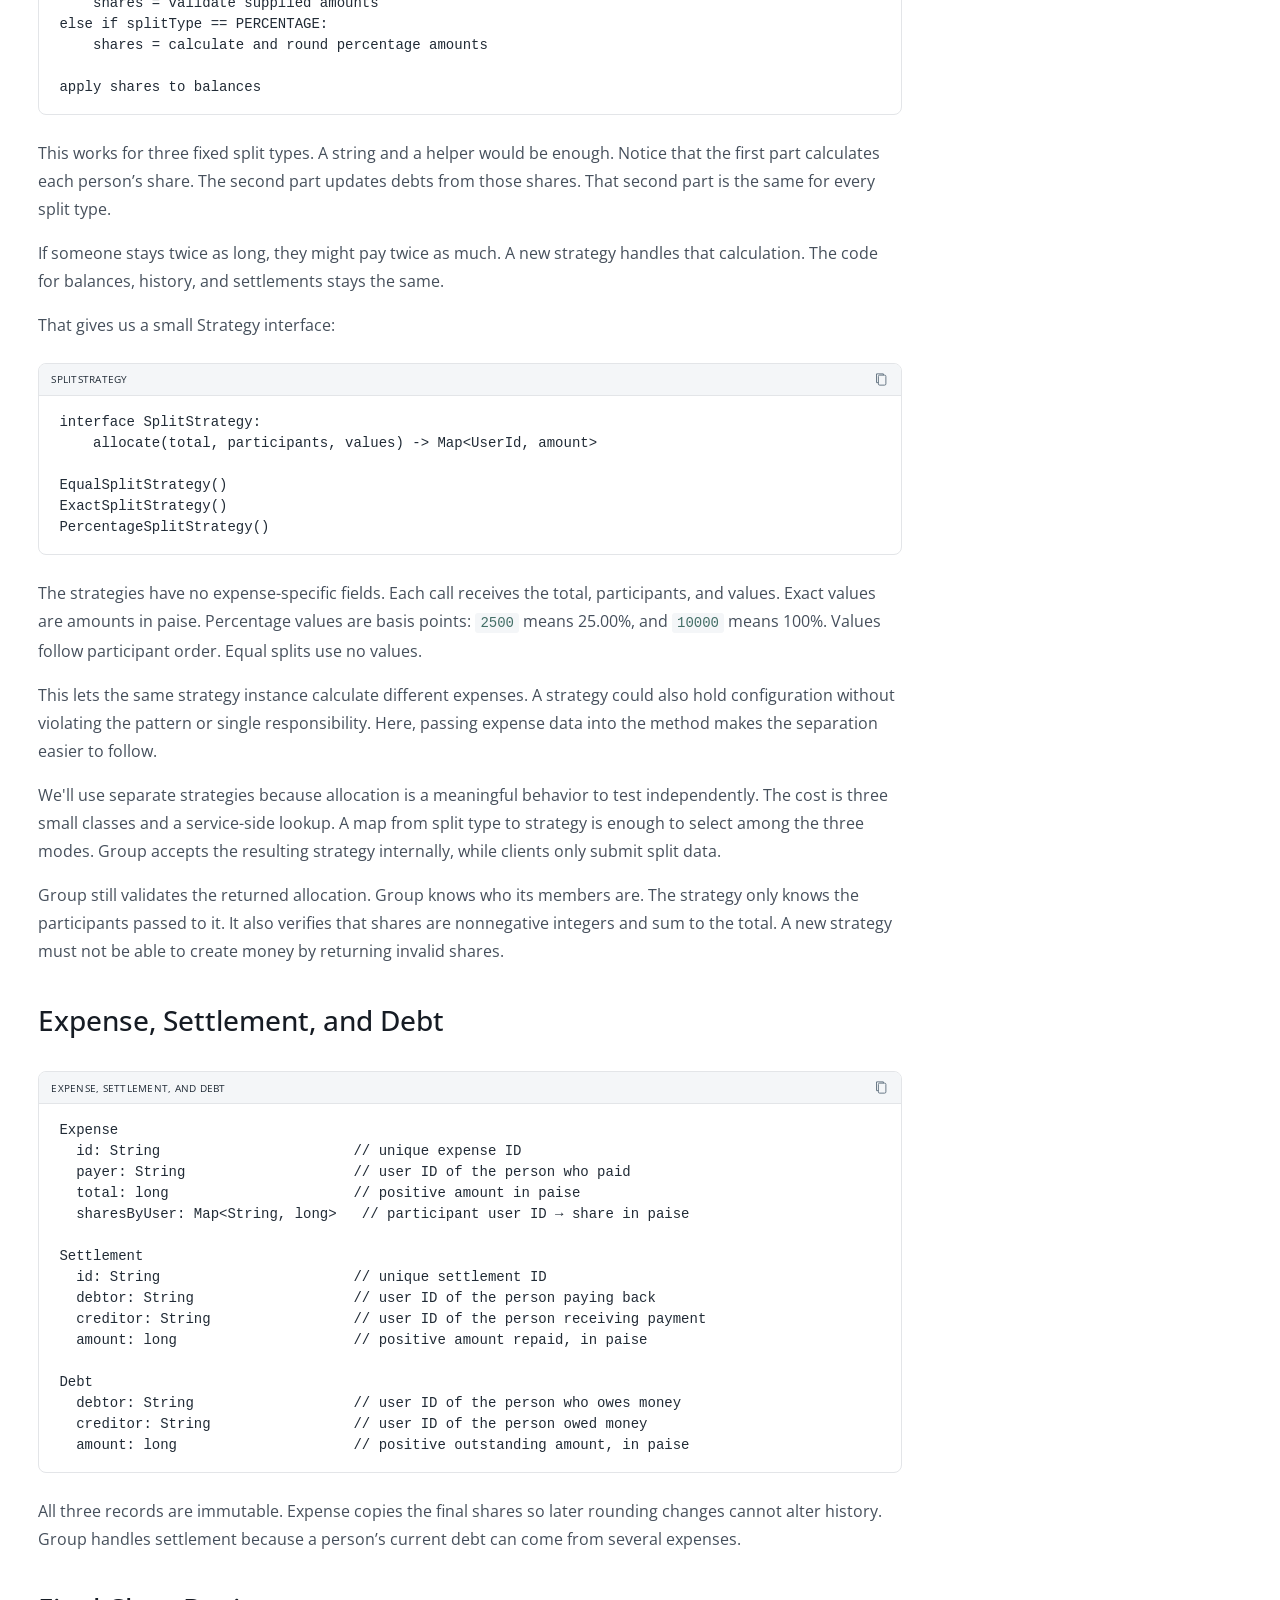
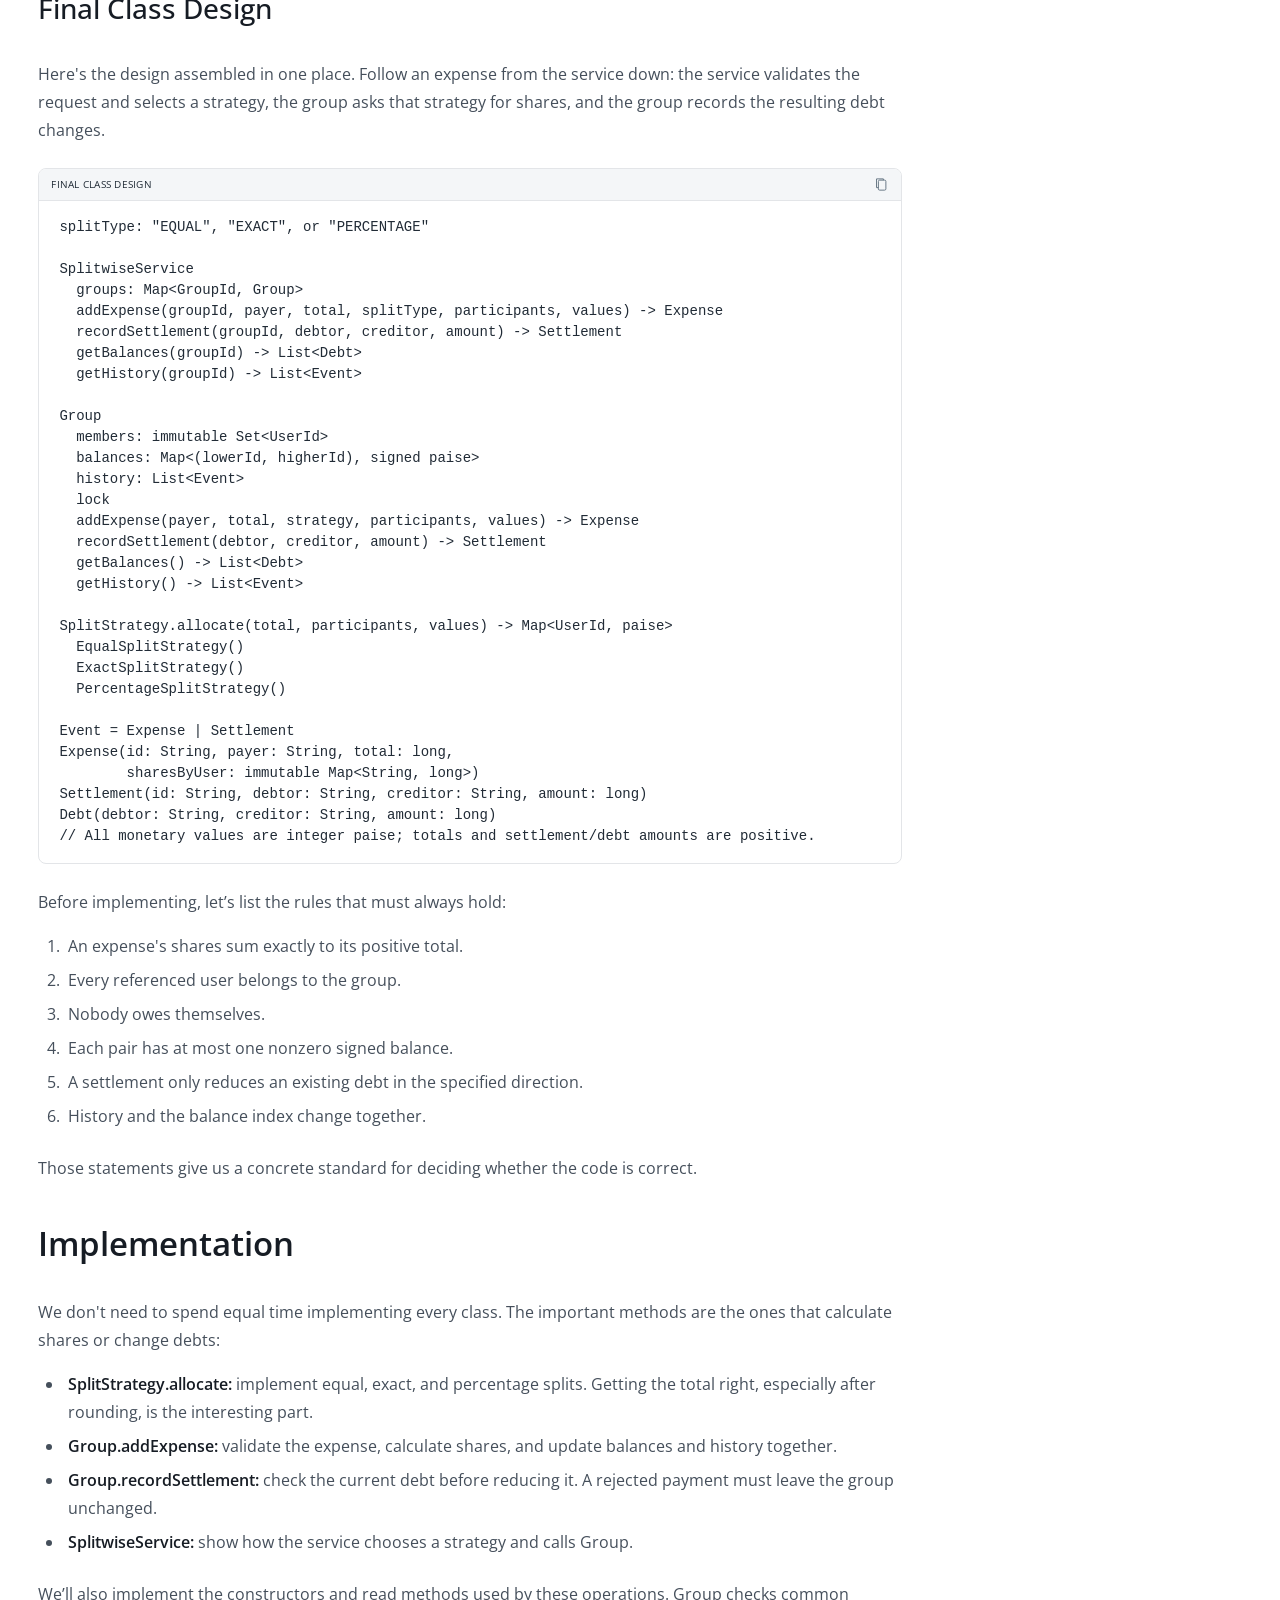
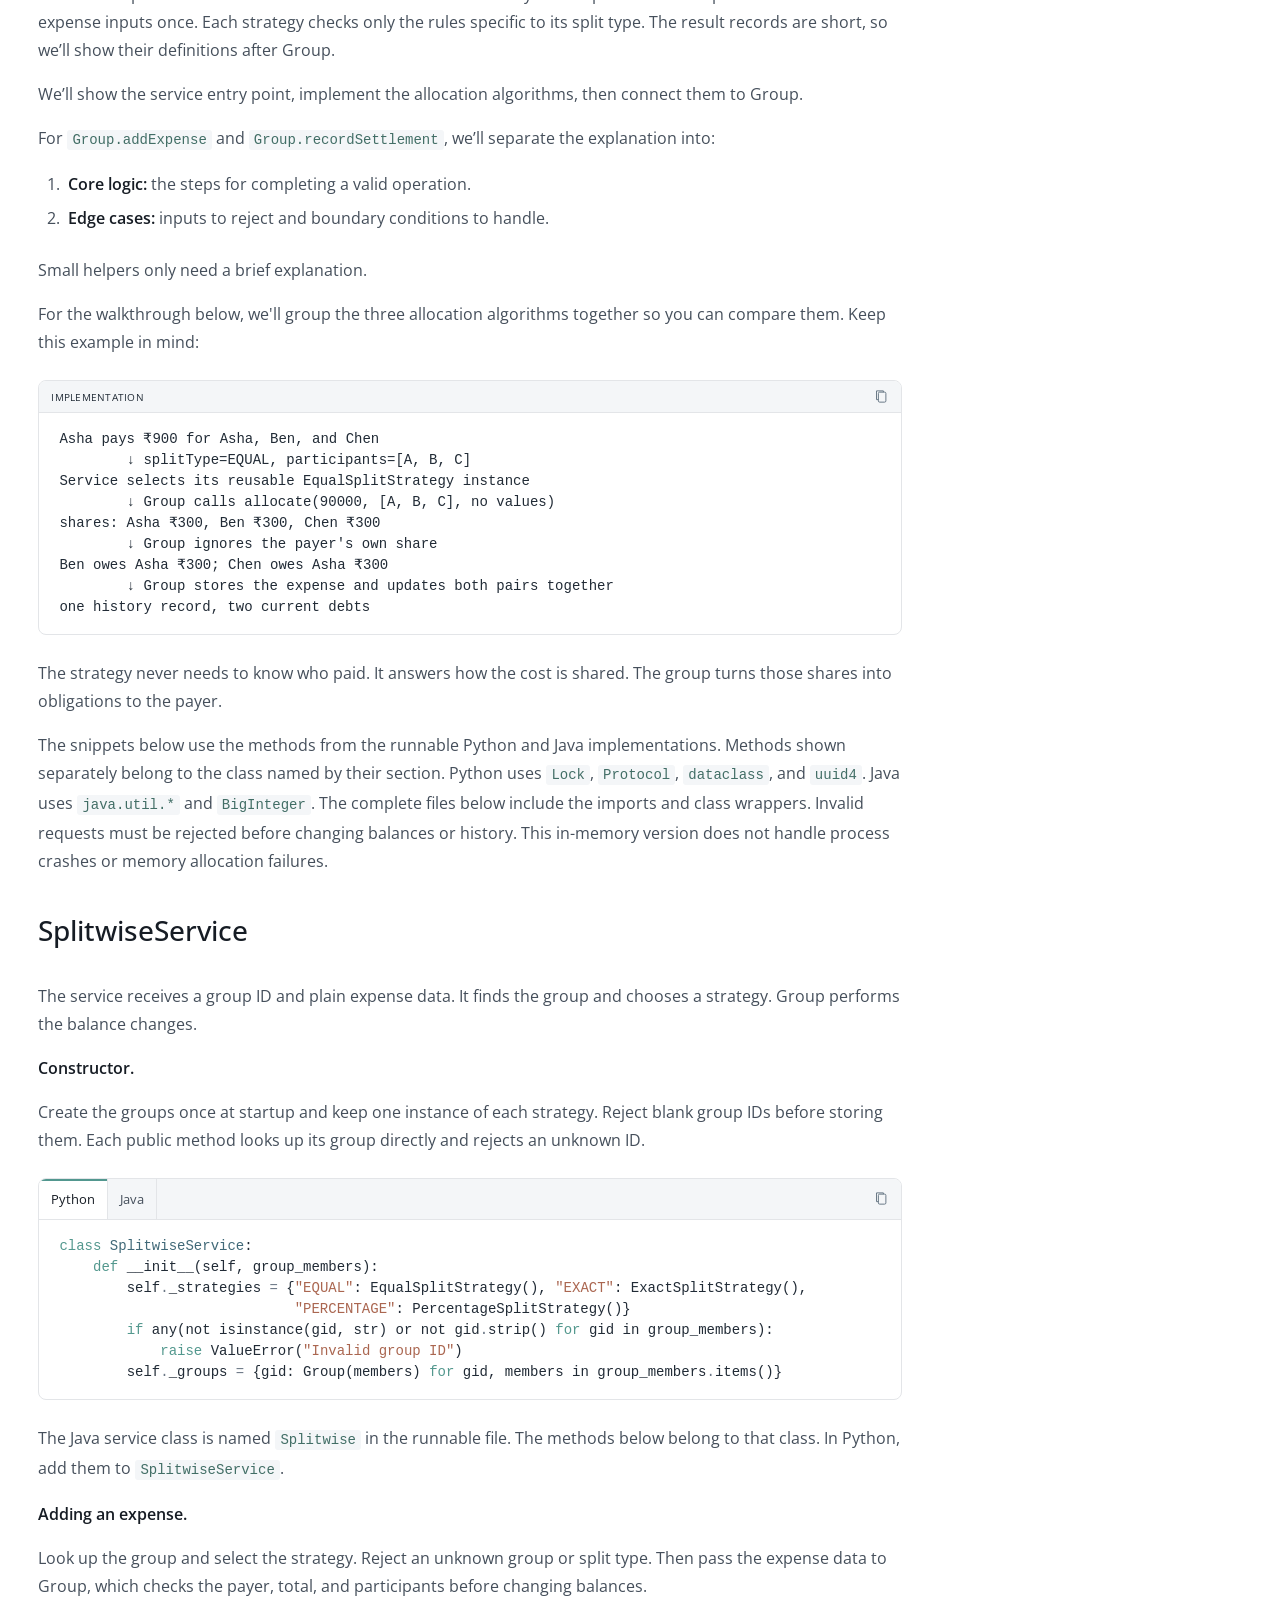
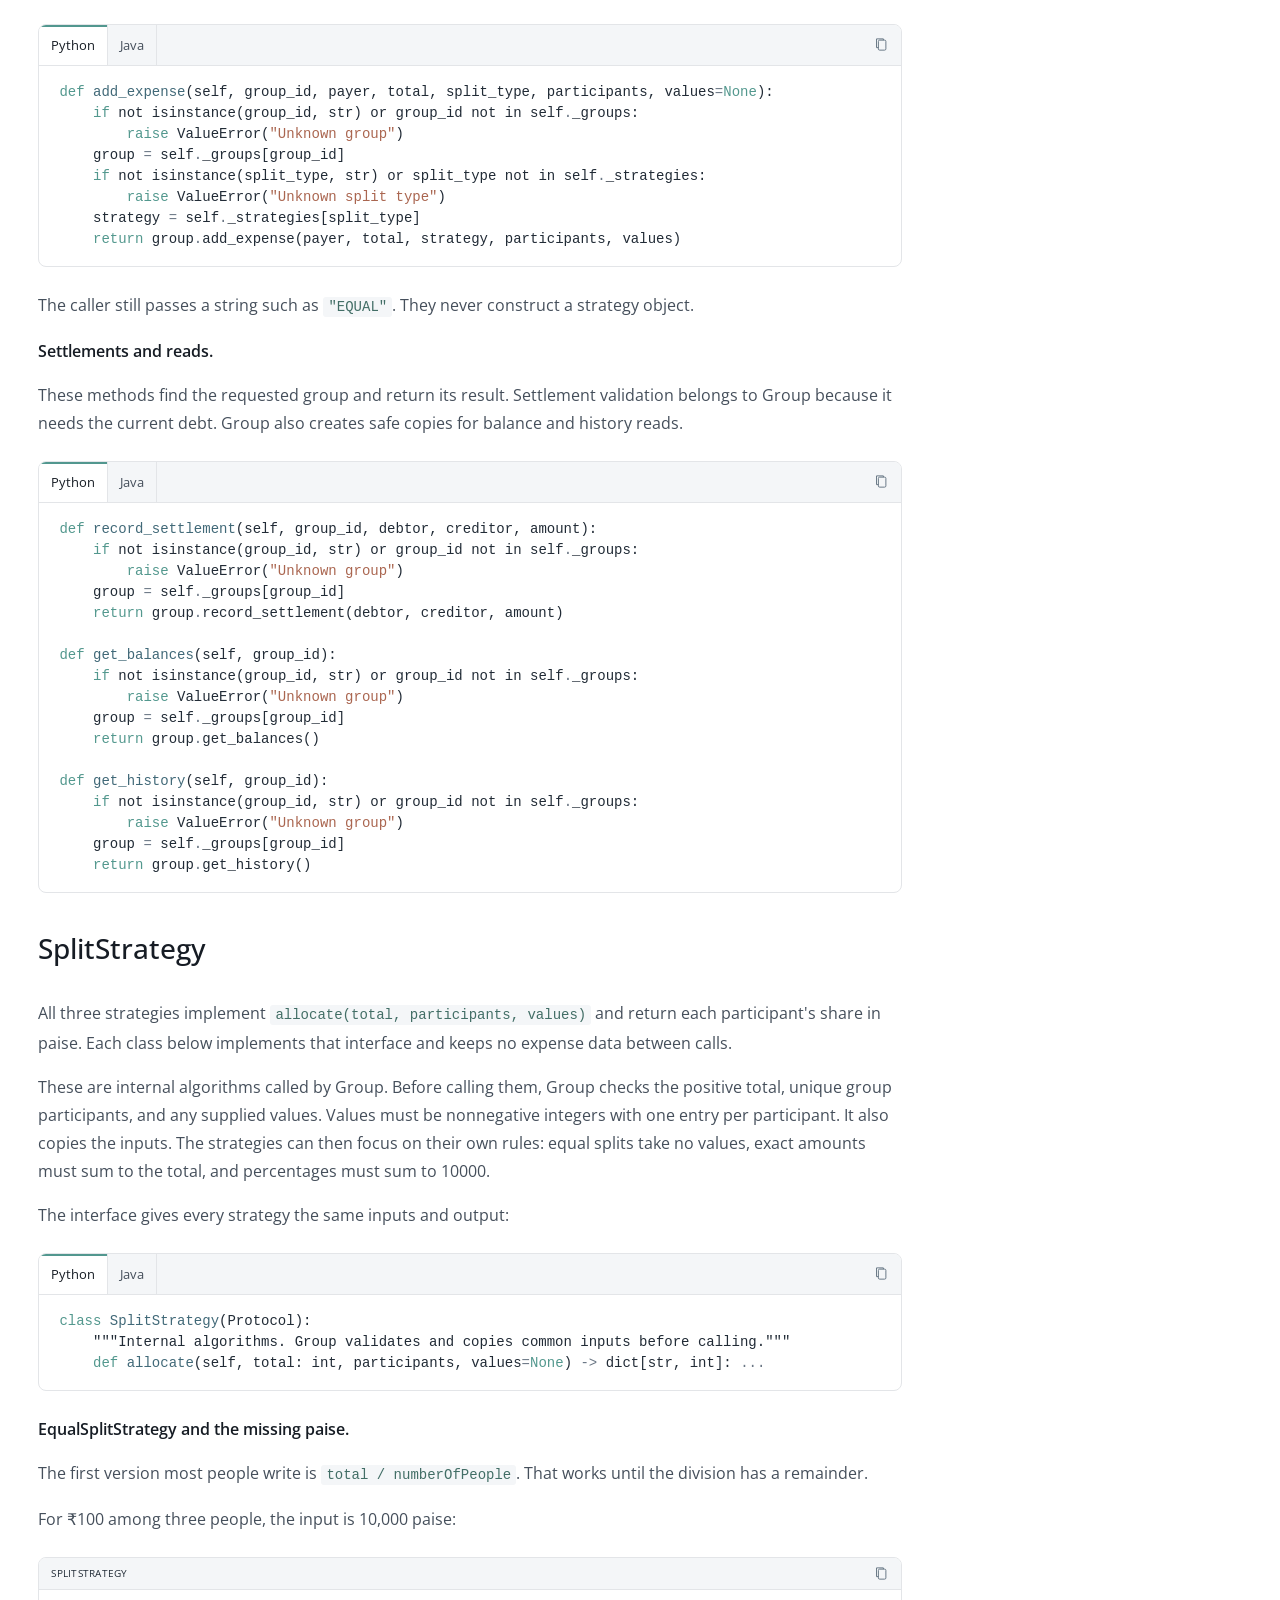
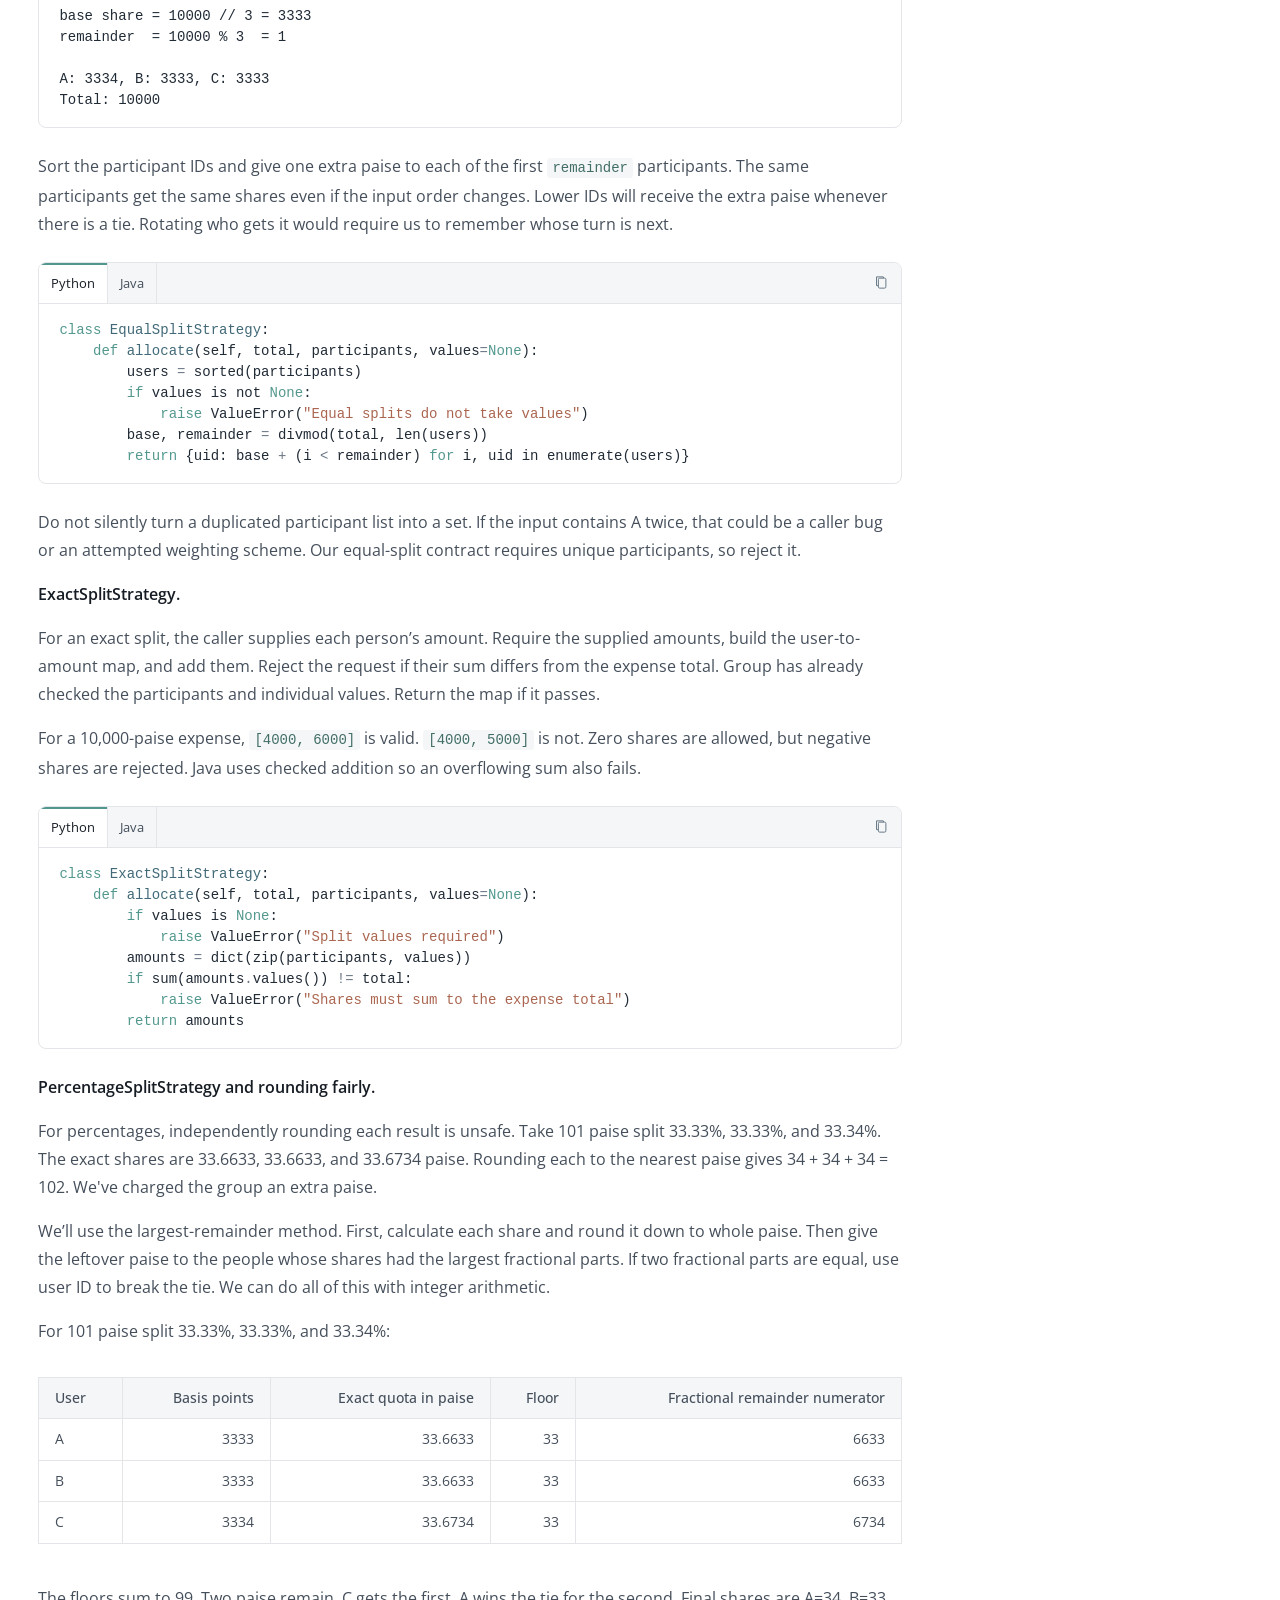
==== commit 629341bb: "Add minimal code favicon and simplify article footer" ====
--- a/index.html
+++ b/index.html
@@ -1 +1 @@
-<!doctype html><html lang="en"><head><meta charset="utf-8"><meta name="viewport" content="width=device-width,initial-scale=1"><meta http-equiv="refresh" content="0;url=splitwise/"><title>Low Level Design by Yash Pandit</title></head><body><p><a href="splitwise/">Read the Splitwise low-level design article</a></p></body></html>
+<!doctype html><html lang="en"><head><meta charset="utf-8"><link rel="icon" type="image/svg+xml" href="favicon.svg"><meta name="viewport" content="width=device-width,initial-scale=1"><meta http-equiv="refresh" content="0;url=splitwise/"><title>Low Level Design by Yash Pandit</title></head><body><p><a href="splitwise/">Read the Splitwise low-level design article</a></p></body></html>
